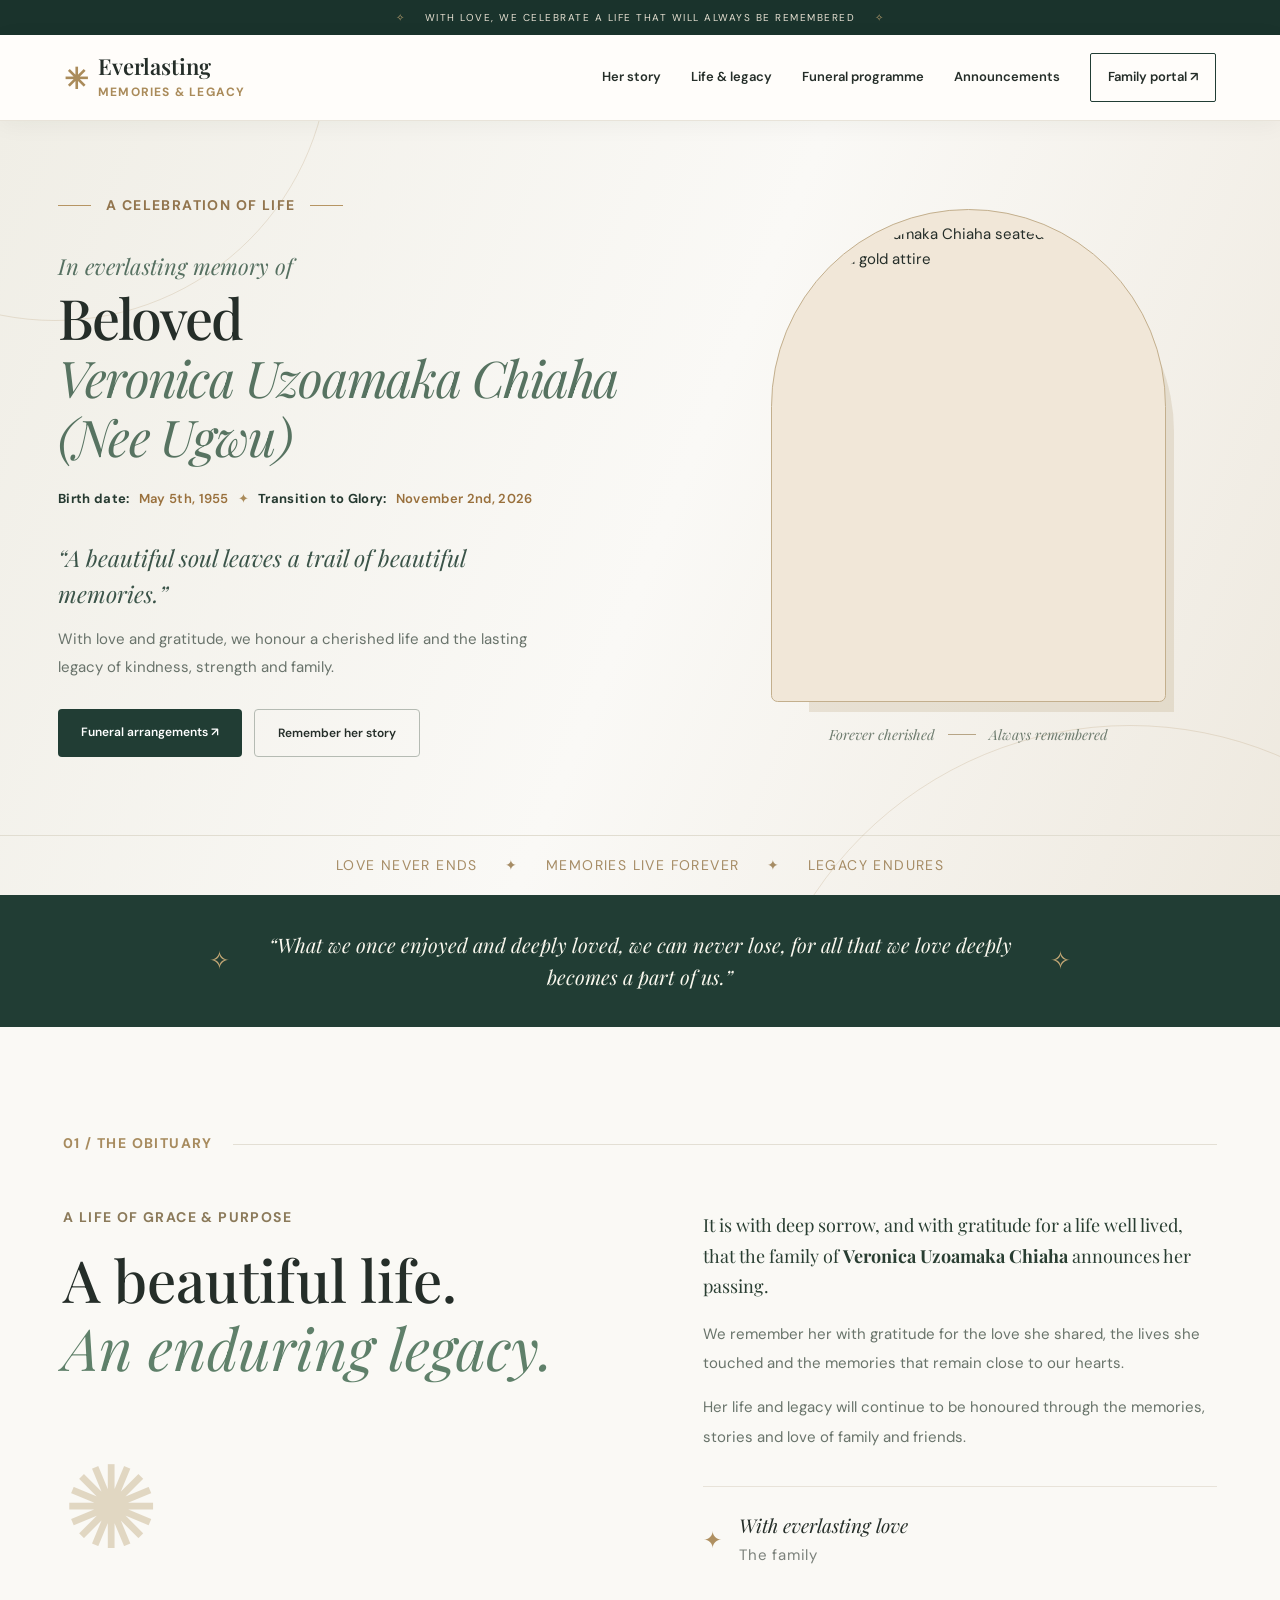
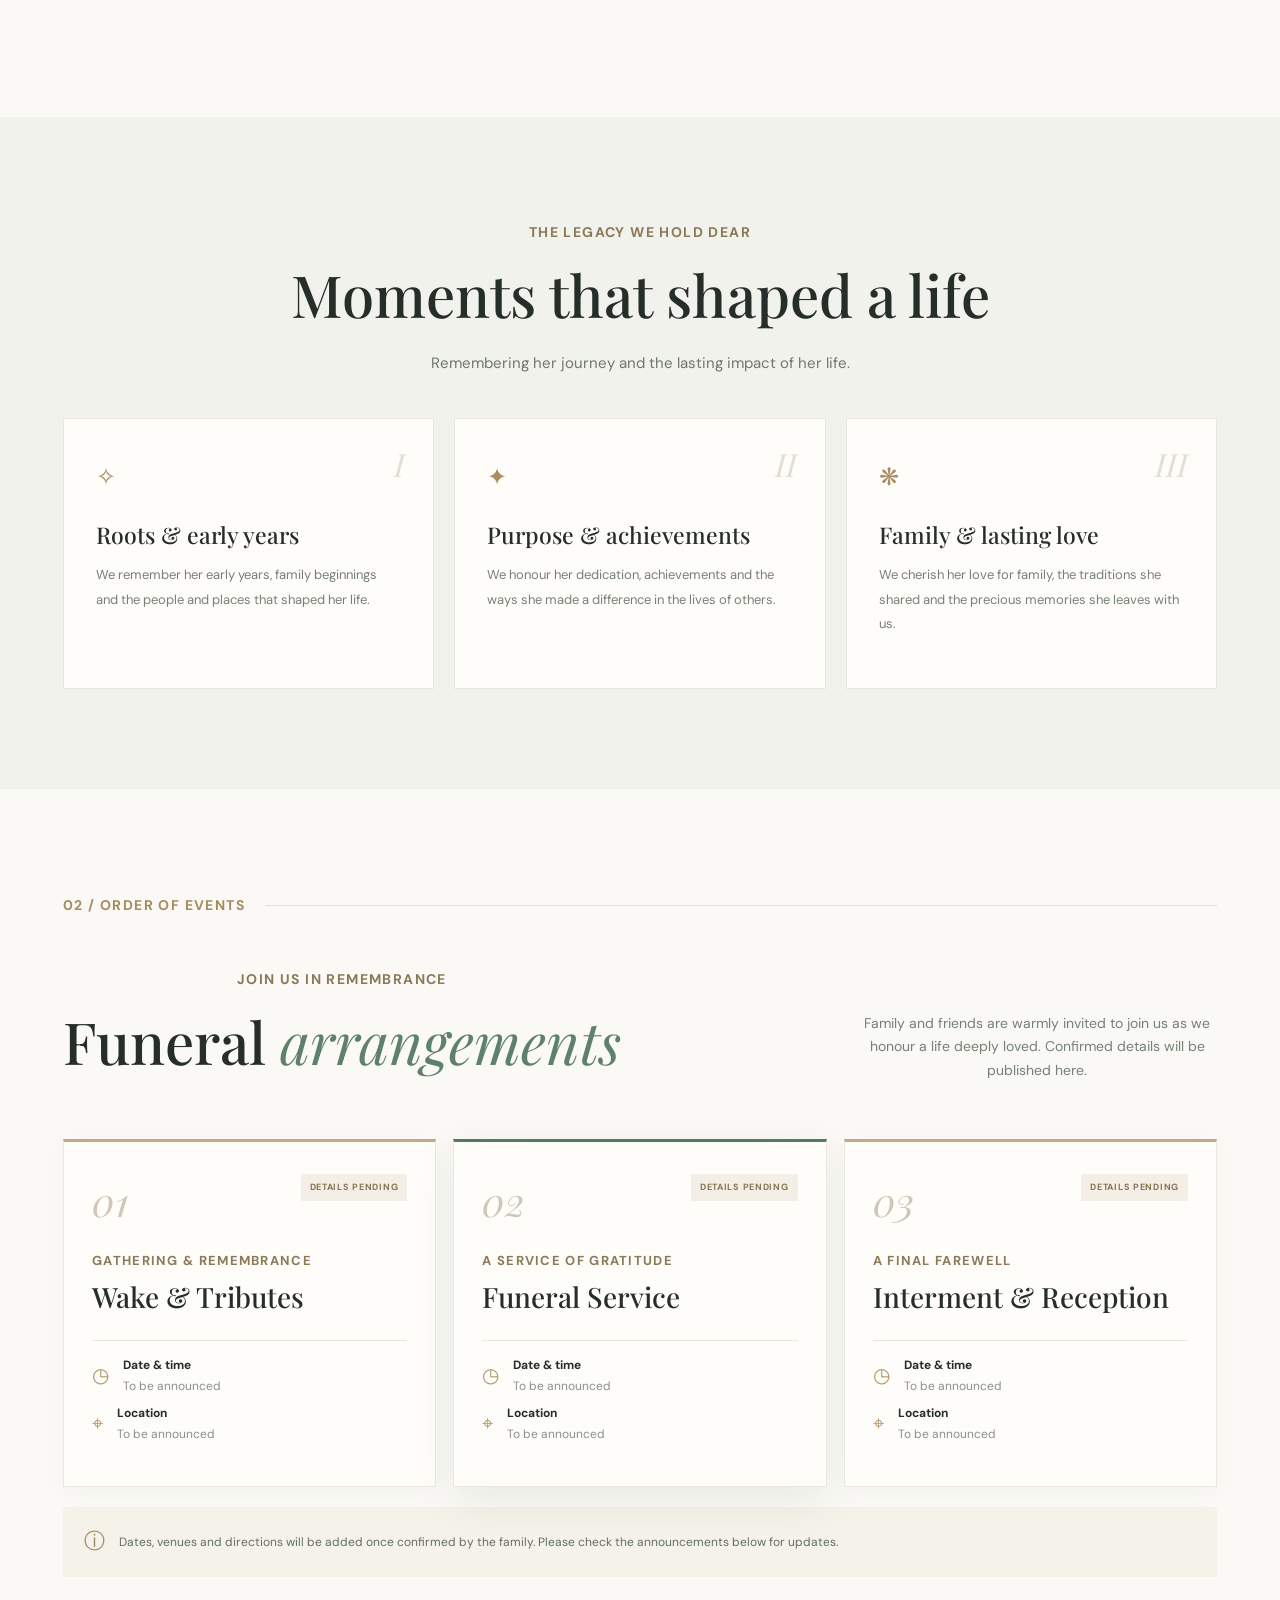
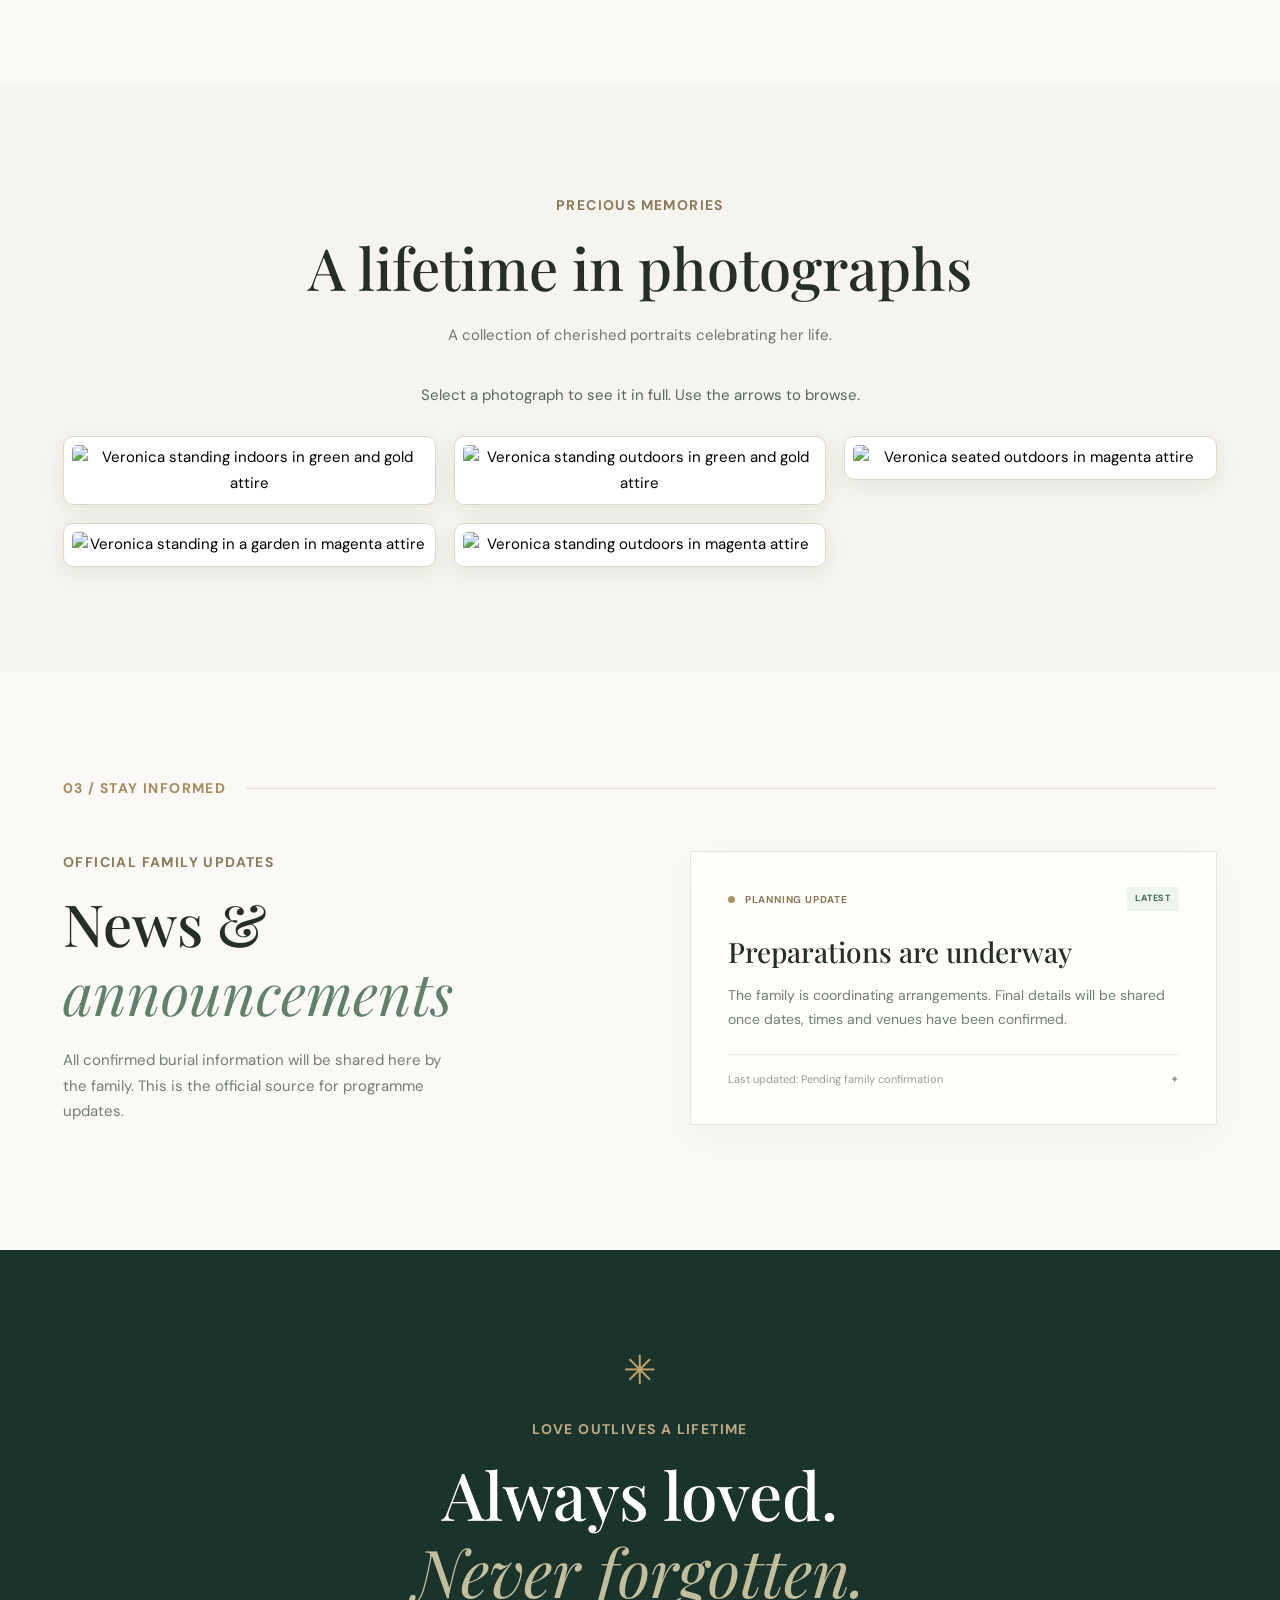
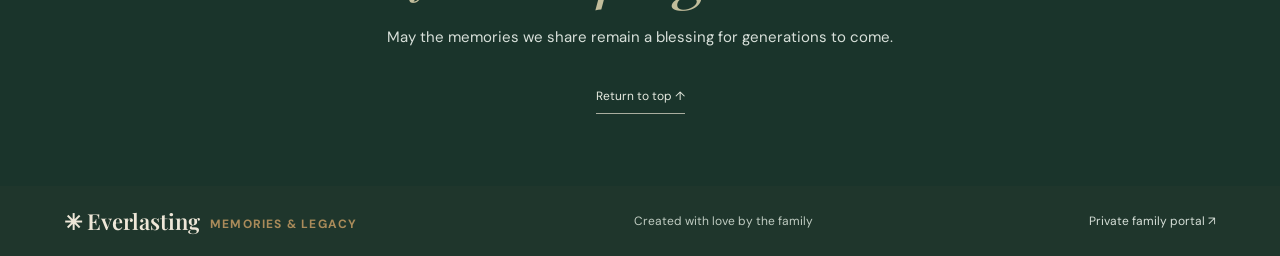
==== index.html @ 74bfb409 "Add files via upload Initial commit" ====
<!DOCTYPE html>
<html lang="en">
 <head>
  <meta charset="utf-8"/>
  <meta content="width=device-width,initial-scale=1" name="viewport"/>
  <meta content="#172e29" name="theme-color"/>
  <meta content="A place to honour a cherished life and find memorial and funeral arrangements." name="description"/>
  <title>
   In Loving Memory of Veronica Uzoamaka Chiaha
  </title>
  <link href="styles.css" rel="stylesheet"/>
  <script defer="" src="public.js">
  </script>
  <script defer="True" src="gallery.js">
  </script>
 </head>
 <body class="public-site">
  <a class="skip-link" href="#main">
   Skip to content
  </a>
  <div class="announcement-bar">
   <span class="tiny-flower">
    ✧
   </span>
   With love, we celebrate a life that will always be remembered
   <span class="tiny-flower">
    ✧
   </span>
  </div>
  <header class="site-header elevated">
   <a class="brand" href="index.html">
    <span class="brand-symbol">
     ✳
    </span>
    <span>
     Everlasting
     <small>
      MEMORIES &amp; LEGACY
     </small>
    </span>
   </a>
   <button aria-controls="publicNav" aria-expanded="false" aria-label="Open navigation" class="mobile-menu" id="menuToggle">
    ☰
   </button>
   <nav aria-label="Main navigation" id="publicNav">
    <a href="#story">
     Her story
    </a>
    <a href="#journey">
     Life &amp; legacy
    </a>
    <a href="#arrangements">
     Funeral programme
    </a>
    <a href="#announcements">
     Announcements
    </a>
    <a class="nav-action" href="family.html">
     Family portal
     <span aria-hidden="true">
      &nearrow;
     </span>
    </a>
   </nav>
  </header>
  <main id="main">
   <!-- MEMORIAL HERO: name, dates and primary photograph -->
   <section class="memorial-hero">
    <div aria-hidden="true" class="hero-ornament hero-ornament-one">
    </div>
    <div aria-hidden="true" class="hero-ornament hero-ornament-two">
    </div>
    <div class="memorial-hero-grid">
     <div class="hero-copy">
      <div class="hero-kicker">
       <span class="gold-line">
       </span>
       A CELEBRATION OF LIFE
       <span class="gold-line">
       </span>
      </div>
      <p class="hero-prefix">
       In everlasting memory of
      </p>
      <h1>
       Beloved
       <em>
        Veronica Uzoamaka Chiaha (Nee Ugwu)
       </em>
      </h1>
      <div class="hero-lifeline">
       <strong class="lifeline-label">
        Birth date:
       </strong>
       <time class="lifeline-date" datetime="1955-05-05">
        May 5th, 1955
       </time>    
       <span aria-hidden="true" class="star-separator">
        ✦
       </span>
       <strong class="lifeline-label">
        Transition to Glory:
       </strong>
       <time class="lifeline-date" datetime="2026-11-02">
        November 2nd, 2026
       </time>
      </div>
      <p class="hero-quote">
       &ldquo;A beautiful soul leaves a trail of beautiful memories.&rdquo;
      </p>
      <p class="hero-intro">
       With love and gratitude, we honour a cherished life and the lasting legacy of kindness, strength and family.
      </p>
      <div class="hero-actions">
       <a class="button solid" href="#arrangements">
        Funeral arrangements
        <span aria-hidden="true">
         &nearrow;
        </span>
       </a>
       <a class="button outline" href="#story">
        Remember her story
       </a>
      </div>
     </div>
     <div class="hero-visual">
      <div class="hero-photo-frame">
       <img alt="Veronica Uzoamaka Chiaha seated in emerald-green and gold attire" class="hero-photo" decoding="async" fetchpriority="high" height="1376" src="images/pic8.png" width="1101"/>
      </div>
      <div class="photo-caption">
       <span>
        Forever cherished
       </span>
       <span class="caption-rule">
       </span>
       <span>
        Always remembered
       </span>
      </div>
     </div>
    </div>
    <div class="hero-bottom">
     LOVE NEVER ENDS
     <span>
      ✦
     </span>
     MEMORIES LIVE FOREVER
     <span>
      ✦
     </span>
     LEGACY ENDURES
    </div>
   </section>
   <!-- Remembrance Strip -->
   <section class="remembrance-strip">
    <span class="decorative-mark">
     ✧
    </span>
    <p>
     &ldquo;What we once enjoyed and deeply loved, we can never lose, for all that we love deeply becomes a part of us.&rdquo;
    </p>
    <span class="decorative-mark">
     ✧
    </span>
   </section>
   <!-- Content Section Story Section -->
   <section class="content-section story-section" id="story">
    <div class="section-label">
     <span>
      01 / THE OBITUARY
     </span>
     <span class="thin-rule">
     </span>
    </div>
    <div class="story-grid">
     <div>
      <p class="overline">
       A LIFE OF GRACE &amp; PURPOSE
      </p>
      <h2>
       A beautiful life.
       <br/>
       <em>
        An enduring legacy.
       </em>
      </h2>
      <div aria-hidden="true" class="small-illustration">
       ✺
      </div>
     </div>
     <div class="story-body">
      <p class="lead">
       It is with deep sorrow, and with gratitude for a life well lived, that the family of
       <strong>
        Veronica Uzoamaka Chiaha
       </strong>
       announces her passing.
      </p>
      <p>
       We remember her with gratitude for the love she shared, the lives she touched and the memories that remain close to our hearts.
      </p>
      <p>
       Her life and legacy will continue to be honoured through the memories, stories and love of family and friends.
      </p>
      <div class="family-signature">
       <span class="signature-symbol">
        ✦
       </span>
       <div>
        <strong>
         With everlasting love
        </strong>
        <small>
         The family
        </small>
       </div>
      </div>
     </div>
    </div>
   </section>
   <!-- Journey Section -->
   <section class="journey-section" id="journey">
    <div class="content-section journey-inner">
     <div class="section-heading centered">
      <p class="overline">
       THE LEGACY WE HOLD DEAR
      </p>
      <h2>
       Moments that shaped a life
      </h2>
      <p>
       Remembering her journey and the lasting impact of her life.
      </p>
     </div>
     <div class="legacy-grid">
      <article class="legacy-card">
       <span class="legacy-number">
        I
       </span>
       <div class="legacy-icon">
        ✧
       </div>
       <h3>
        Roots &amp; early years
       </h3>
       <p>
        We remember her early years, family beginnings and the people and places that shaped her life.
       </p>
      </article>
      <article class="legacy-card">
       <span class="legacy-number">
        II
       </span>
       <div class="legacy-icon">
        ✦
       </div>
       <h3>
        Purpose &amp; achievements
       </h3>
       <p>
        We honour her dedication, achievements and the ways she made a difference in the lives of others.
       </p>
      </article>
      <article class="legacy-card">
       <span class="legacy-number">
        III
       </span>
       <div class="legacy-icon">
        ❋
       </div>
       <h3>
        Family &amp; lasting love
       </h3>
       <p>
        We cherish her love for family, the traditions she shared and the precious memories she leaves with us.
       </p>
      </article>
     </div>
    </div>
   </section>
   <!-- Content Section Programme Section -->
   <section class="content-section programme-section" id="arrangements">
    <div class="section-label">
     <span>
      02 / ORDER OF EVENTS
     </span>
     <span class="thin-rule">
     </span>
    </div>
    <div class="section-heading split-heading">
     <div>
      <p class="overline">
       JOIN US IN REMEMBRANCE
      </p>
      <h2>
       Funeral
       <em>
        arrangements
       </em>
      </h2>
     </div>
     <p>
      Family and friends are warmly invited to join us as we honour a life deeply loved. Confirmed details will be published here.
     </p>
    </div>
    <div class="event-grid advanced-events">
     <article class="event-card">
      <div class="event-top">
       <span class="event-number">
        01
       </span>
       <span class="event-pill">
        DETAILS PENDING
       </span>
      </div>
      <p class="event-kind">
       GATHERING &amp; REMEMBRANCE
      </p>
      <h3>
       Wake &amp; Tributes
      </h3>
      <div class="event-divider">
      </div>
      <div class="event-detail">
       <span>
        ◷
       </span>
       <p>
        <strong>
         Date &amp; time
        </strong>
        <small>
         To be announced
        </small>
       </p>
      </div>
      <div class="event-detail">
       <span>
        &target;
       </span>
       <p>
        <strong>
         Location
        </strong>
        <small>
         To be announced
        </small>
       </p>
      </div>
     </article>
     <article class="event-card emphasized">
      <div class="event-top">
       <span class="event-number">
        02
       </span>
       <span class="event-pill">
        DETAILS PENDING
       </span>
      </div>
      <p class="event-kind">
       A SERVICE OF GRATITUDE
      </p>
      <h3>
       Funeral Service
      </h3>
      <div class="event-divider">
      </div>
      <div class="event-detail">
       <span>
        ◷
       </span>
       <p>
        <strong>
         Date &amp; time
        </strong>
        <small>
         To be announced
        </small>
       </p>
      </div>
      <div class="event-detail">
       <span>
        &target;
       </span>
       <p>
        <strong>
         Location
        </strong>
        <small>
         To be announced
        </small>
       </p>
      </div>
     </article>
     <article class="event-card">
      <div class="event-top">
       <span class="event-number">
        03
       </span>
       <span class="event-pill">
        DETAILS PENDING
       </span>
      </div>
      <p class="event-kind">
       A FINAL FAREWELL
      </p>
      <h3>
       Interment &amp; Reception
      </h3>
      <div class="event-divider">
      </div>
      <div class="event-detail">
       <span>
        ◷
       </span>
       <p>
        <strong>
         Date &amp; time
        </strong>
        <small>
         To be announced
        </small>
       </p>
      </div>
      <div class="event-detail">
       <span>
        &target;
       </span>
       <p>
        <strong>
         Location
        </strong>
        <small>
         To be announced
        </small>
       </p>
      </div>
     </article>
    </div>
    <div class="programme-note">
     <span>
      ⓘ
     </span>
     <p>
      Dates, venues and directions will be added once confirmed by the family. Please check the announcements below for updates.
     </p>
    </div>
   </section>
   <!-- PHOTO GALLERY: images/pic3.png through images/pic7.png -->
   <section class="memory-gallery-section">
    <div class="content-section">
     <div class="section-heading centered">
      <p class="overline">
       PRECIOUS MEMORIES
      </p>
      <h2>
       A lifetime in photographs
      </h2>
      <p>
       A collection of cherished portraits celebrating her life.
      </p>
     </div>
     <p class="gallery-help">
      Select a photograph to see it in full. Use the arrows to browse.
     </p>
     <div aria-label="Memorial photo gallery" class="gallery-grid" id="memorialGallery">
     </div>
    </div>
   </section>
   <!-- Content Section Announcements Section -->
   <section class="content-section announcements-section" id="announcements">
    <div class="section-label">
     <span>
      03 / STAY INFORMED
     </span>
     <span class="thin-rule">
     </span>
    </div>
    <div class="announcement-layout">
     <div>
      <p class="overline">
       OFFICIAL FAMILY UPDATES
      </p>
      <h2>
       News &amp;
       <em>
        announcements
       </em>
      </h2>
      <p>
       All confirmed burial information will be shared here by the family. This is the official source for programme updates.
      </p>
     </div>
     <article class="announcement-card">
      <div class="announcement-card-top">
       <span class="notice-dot">
       </span>
       PLANNING UPDATE
       <span class="announcement-badge">
        LATEST
       </span>
      </div>
      <h3>
       Preparations are underway
      </h3>
      <p>
       The family is coordinating arrangements. Final details will be shared once dates, times and venues have been confirmed.
      </p>
      <div class="announcement-footer">
       Last updated: Pending family confirmation
       <span>
        ✦
       </span>
      </div>
     </article>
    </div>
   </section>
   <!-- Closing Advanced Closing -->
   <section class="closing advanced-closing">
    <div class="closing-flower">
     ✳
    </div>
    <p class="overline">
     LOVE OUTLIVES A LIFETIME
    </p>
    <h2>
     Always loved.
     <br/>
     <em>
      Never forgotten.
     </em>
    </h2>
    <p>
     May the memories we share remain a blessing for generations to come.
    </p>
    <a class="back-top" href="#main">
     Return to top &uarr;
    </a>
   </section>
  </main>
  <dialog aria-label="Enlarged memorial photograph" class="gallery-lightbox" id="galleryLightbox">
   <div class="lightbox-inner">
    <button aria-label="Close photograph" class="lightbox-close" id="lightboxClose" type="button">
     &times;
    </button>
    <button aria-label="Previous photograph" class="lightbox-arrow lightbox-prev" id="lightboxPrev" type="button">
     &lsaquo;
    </button>
    <figure class="lightbox-figure">
     <img alt="" id="lightboxImage"/>
     <figcaption id="lightboxCaption">
     </figcaption>
    </figure>
    <button aria-label="Next photograph" class="lightbox-arrow lightbox-next" id="lightboxNext" type="button">
     &rsaquo;
    </button>
   </div>
  </dialog>
  <footer class="public-footer">
   <span class="brand">
    ✳ Everlasting
    <small>
     MEMORIES &amp; LEGACY
    </small>
   </span>
   <span>
    Created with love by the family
   </span>
   <a href="family.html">
    Private family portal &nearrow;
   </a>
  </footer>
 </body>
</html>
---- styles.css ----
@import url('https://fonts.googleapis.com/css2?family=DM+Sans:wght@400;500;600;700&family=Playfair+Display:ital,wght@0,400;0,500;0,600;1,400;1,500&display=swap');

:root {
  --cream: #f7f5ef;
  --paper: #fffcf7;
  --ink: #252e29;
  --forest: #27463a;
  --gold: #b89861;
  --muted: #7b817b;
  --line: #e8e3d9;
  --white: #fff;
  --red: #a44747;
}

* {
  box-sizing: border-box;
}

html {
  scroll-behavior: smooth;
}

body {
  margin: 0;
  background: var(--cream);
  font: 15px/1.7 'DM Sans',sans-serif;
  color: var(--ink);
}

a {
  color: inherit;
  text-decoration: none;
}

button,input,select,textarea {
  font: inherit;
}

button {
  cursor: pointer;
}

.site-header {
  height: 78px;
  display: flex;
  align-items: center;
  justify-content: space-between;
  padding: 0 max(5vw,22px);
  border-bottom: 1px solid var(--line);
  background: var(--paper);
}

.brand {
  font-family: 'Playfair Display',serif;
  font-size: 20px;
  font-weight: 600;
}

.brand-mark {
  color: var(--gold);
  margin-right: 8px;
}

.site-header nav {
  display: flex;
  align-items: center;
  gap: 30px;
  font-size: 13px;
  font-weight: 600;
}

.nav-action {
  border: 1px solid var(--forest);
  padding: 10px 17px;
  border-radius: 4px;
}

.hero {
  text-align: center;
  padding: 62px 20px 90px;
  background: radial-gradient(ellipse at center top,#fffdfa 0,#f7f5ef 68%);
}

.eyebrow,.overline,.event-kind {
  font-size: 14px;
  letter-spacing: .10em;
  font-weight: 700;
  color: #8b7a5a;
}

.portrait {
  width: 220px;
  height: 260px;
  border-radius: 120px 120px 12px 12px;
  border: 1px solid #cfc4ae;
  padding: 8px;
  margin: 32px auto 27px;
}

.portrait-inner {
  border-radius: 116px 116px 8px 8px;
  background: linear-gradient(140deg,#e6e0d2,#c7d0c7);
  width: 100%;
  height: 100%;
  display: flex;
  flex-direction: column;
  align-items: center;
  justify-content: center;
  color: #667568;
  gap: 8px;
}

.portrait-inner span {
  font-size: 13px;
  letter-spacing: .2em;
}

.portrait-inner small {
  font-size: 10px;
}

.hero h1 {
  font: 500 clamp(47px,7vw,84px)/1.1 'Playfair Display',serif;
  margin: 12px 0;
}

.hero h1 em {
  font-weight: 400;
  color: var(--forest);
}

.dates {
  letter-spacing: .1em;
  font-size: 13px;
}

.dates span {
  color: var(--gold);
  margin: 0 14px;
}

.hero-message {
  font: italic 19px/1.8 'Playfair Display',serif;
  max-width: 570px;
  margin: 24px auto 30px;
  color: #656f68;
}

.hero-actions {
  display: flex;
  justify-content: center;
  gap: 12px;
  flex-wrap: wrap;
}

.button {
  display: inline-block;
  padding: 12px 24px;
  border-radius: 4px;
  font-weight: 600;
  font-size: 12px;
}

.solid {
  background: var(--forest);
  color: white;
}

.outline {
  border: 1px solid #b5bbb3;
}

.content-section {
  max-width: 1160px;
  margin: auto;
  padding: 95px 28px;
}

.content-section h2,.closing h2 {
  font: 500 clamp(34px,4.5vw,54px)/1.18 'Playfair Display',serif;
  margin: 10px 0 22px;
}

.tribute {
  display: grid;
  grid-template-columns: 1fr 1fr;
  gap: 11%;
  align-items: center;
}

.tribute p {
  max-width: 500px;
}

.muted {
  color: var(--muted);
  font-size: 12px;
}

.arrangements {
  max-width: none;
  background: #edf0ea;
}

.arrangements>.section-heading,.event-grid {
  max-width: 1104px;
  margin: auto;
}

.section-heading {
  text-align: center;
  margin-bottom: 42px !important;
}

.event-grid {
  display: grid;
  grid-template-columns: repeat(3,1fr);
  gap: 17px;
}

.event-card {
  background: var(--paper);
  padding: 32px;
  border-top: 3px solid var(--gold);
  box-shadow: 0 6px 25px #223a2a08;
}

.event-number {
  font: italic 31px 'Playfair Display',serif;
  color: #b0b9ae;
}

.event-card h3,.notice-card h3 {
  font: 500 26px 'Playfair Display',serif;
}

.event-card p {
  font-size: 13px;
}

.notice {
  display: grid;
  grid-template-columns: 1fr 1fr;
  gap: 10%;
}

.notice-card {
  background: #fff;
  padding: 32px;
  border: 1px solid var(--line);
}

.tag {
  display: inline-block;
  padding: 5px 10px;
  font-size: 10px;
  letter-spacing: .1em;
  background: #edf0ea;
  color: var(--forest);
  font-weight: 700;
}

.closing {
  text-align: center;
  background: var(--forest);
  color: #fff;
  padding: 78px 20px;
}

.closing-icon {
  color: #c8a66c;
  font-size: 28px;
}

.closing h2 {
  margin-bottom: 12px;
}

.closing p {
  color: #d8e0da;
}

footer {
  background: #1f362c;
  color: #d6dfd8;
  display: flex;
  justify-content: space-between;
  gap: 15px;
  flex-wrap: wrap;
  padding: 23px 5vw;
  font-size: 12px;
}

/* family portal */
.portal-bg {
  background: #f4f5f1;
}

.portal-header {
  height: 68px;
  background: white;
  padding: 0 5%;
  display: flex;
  justify-content: space-between;
  align-items: center;
  border-bottom: 1px solid var(--line);
}

.portal-shell {
  max-width: 1200px;
  padding: 35px 20px 80px;
  margin: auto;
}

.portal-login {
  max-width: 425px;
  margin: 60px auto;
  padding: 40px;
  background: white;
  border: 1px solid var(--line);
  border-radius: 12px;
}

.portal-login h1,.dashboard-head h1 {
  font: 500 35px 'Playfair Display',serif;
  margin: 5px 0;
}

.field {
  display: flex;
  flex-direction: column;
  gap: 6px;
  margin: 12px 0;
  font-size: 12px;
  font-weight: 600;
}

.field input,.field select,.field textarea {
  border: 1px solid #d6dcd5;
  background: white;
  border-radius: 6px;
  padding: 11px;
  width: 100%;
  color: var(--ink);
}

.field textarea {
  min-height: 76px;
}

.primary-btn,.secondary-btn,.danger-btn {
  border: none;
  background: var(--forest);
  color: white;
  border-radius: 6px;
  padding: 11px 18px;
  font-weight: 700;
  font-size: 13px;
}

.secondary-btn {
  background: white;
  color: var(--forest);
  border: 1px solid #bac5be;
}

.danger-btn {
  background: #9d4242;
}

.wide {
  width: 100%;
}

.error {
  color: var(--red);
  font-size: 12px;
}

.success {
  color: #246445;
  font-size: 12px;
}

.dashboard-head {
  display: flex;
  justify-content: space-between;
  gap: 20px;
  align-items: center;
  margin-bottom: 28px;
}

.stats {
  display: grid;
  grid-template-columns: repeat(4,1fr);
  gap: 15px;
}

.stat-card {
  background: #fff;
  border: 1px solid var(--line);
  border-radius: 9px;
  padding: 20px;
}

.stat-label {
  font-size: 12px;
  color: var(--muted);
}

.stat-number {
  font: 500 32px 'Playfair Display',serif;
  margin: 4px 0;
}

.progress {
  height: 8px;
  border-radius: 8px;
  background: #e3e8e1;
  overflow: hidden;
  margin-top: 15px;
}

.progress-bar {
  height: 100%;
  background: #447c5f;
}

.panel {
  border: 1px solid var(--line);
  background: white;
  border-radius: 10px;
  padding: 24px;
  margin-top: 20px;
}

.panel-head {
  display: flex;
  justify-content: space-between;
  align-items: center;
  gap: 12px;
  flex-wrap: wrap;
}

.panel-head h2 {
  font: 500 23px 'Playfair Display',serif;
  margin: 0;
}

.filters {
  display: flex;
  gap: 9px;
  flex-wrap: wrap;
  margin: 20px 0;
}

.filters select {
  border: 1px solid var(--line);
  background: white;
  padding: 8px;
  border-radius: 5px;
}

.table-wrap {
  overflow-x: auto;
}

table {
  border-collapse: collapse;
  width: 100%;
  font-size: 13px;
  min-width: 760px;
}

th {
  text-align: left;
  font-size: 11px;
  letter-spacing: .08em;
  color: var(--muted);
  padding: 13px 10px;
  border-bottom: 1px solid var(--line);
}

td {
  padding: 13px 10px;
  border-bottom: 1px solid #eef0eb;
  vertical-align: top;
}

.status {
  display: inline-block;
  border-radius: 20px;
  padding: 3px 9px;
  font-size: 11px;
  font-weight: 700;
  background: #f0eee4;
  color: #7d6436;
}

.status.completed {
  background: #e2f2e9;
  color: #256544;
}

.status.in-progress {
  background: #e7eff8;
  color: #345d91;
}

.status.blocked {
  background: #fde7e6;
  color: #a34141;
}

.modal {
  border: none;
  border-radius: 12px;
  max-width: 580px;
  width: calc(100% - 24px);
  padding: 30px;
  box-shadow: 0 15px 70px #0003;
}

.modal::backdrop {
  background: #132019ad;
}

.form-grid {
  display: grid;
  grid-template-columns: 1fr 1fr;
  gap: 0 12px;
}

.form-actions {
  display: flex;
  justify-content: flex-end;
  gap: 10px;
  margin-top: 20px;
}

.small {
  font-size: 12px;
}

.text-button {
  border: none;
  background: transparent;
  color: var(--forest);
  text-decoration: underline;
  padding: 4px;
}

.sr-only {
  position: absolute;
  width: 1px;
  height: 1px;
  overflow: hidden;
  clip: rect(0,0,0,0);
}

[hidden] {
  display: none !important;
}

@media (max-width:760px) {
  .site-header {
    height: auto;
    min-height: 68px;
    gap: 10px;
    flex-wrap: wrap;
    padding: 16px 20px;
  }

  .site-header nav {
    gap: 13px;
    flex-wrap: wrap;
    font-size: 11px;
  }

  .tribute,.notice {
    grid-template-columns: 1fr;
    gap: 10px;
  }

  .event-grid {
    grid-template-columns: 1fr;
  }

  .content-section {
    padding: 64px 20px;
  }

  .stats {
    grid-template-columns: repeat(2,1fr);
  }

  .dashboard-head {
    align-items: flex-start;
    flex-direction: column;
  }

  .form-grid {
    grid-template-columns: 1fr;
  }

  .portal-login {
    margin: 20px auto;
    padding: 25px;
  }

}

/* Edition 2: editorial memorial aesthetic */
:root {
  --forest: #213d34;
  --deep: #172e29;
  --gold: #aa8b5a;
  --cream: #f7f5ef;
  --paper: #fefdf9;
}

.public-site {
  background: #faf9f5;
}

.announcement-bar {
  background: #1a332c;
  color: #e6e0d2;
  text-align: center;
  font-size: 10px;
  letter-spacing: .15em;
  text-transform: uppercase;
  padding: 9px 14px;
}

.tiny-flower {
  color: #c6a875;
  margin: 0 15px;
}

.site-header.elevated {
  height: 86px;
  background: #fffdfa;
  position: sticky;
  top: 0;
  z-index: 20;
  box-shadow: 0 4px 22px #15281b0c;
}

.brand {
  display: inline-flex;
  align-items: center;
  gap: 10px;
  font-size: 22px;
  line-height: 1.1;
}

.brand small {
  font: 700 12px/1.4 'DM Sans',sans-serif;
  letter-spacing: .10em;
  display: block;
  margin-top: 6px;
  color: var(--gold);
}

.brand-symbol {
  font-size: 29px;
  color: var(--gold);
}

.site-header nav a:not(.nav-action) {
  transition: color .2s;
}

.site-header nav a:hover {
  color: #a18453;
}

.nav-action {
  border-radius: 2px;
  padding: 12px 17px;
}

.mobile-menu {
  display: none;
  border: 1px solid var(--line);
  background: transparent;
  padding: 7px 11px;
}

.skip-link {
  position: absolute;
  left: -9999px;
  z-index: 200;
  background: white;
  padding: 10px;
}

.skip-link:focus {
  left: 10px;
  top: 10px;
}

.memorial-hero {
  background: linear-gradient(112deg,#f0eee6 0%,#faf9f6 52%,#eee9df 100%);
  position: relative;
  overflow: hidden;
}

.memorial-hero-grid {
  max-width: 1240px;
  margin: auto;
  min-height: 610px;
  display: grid;
  grid-template-columns: 1fr .9fr;
  gap: 8%;
  align-items: center;
  padding: 75px 38px 78px;
  position: relative;
  z-index: 1;
}

.hero-ornament {
  position: absolute;
  border: 1px solid #b69d7440;
  border-radius: 50%;
  pointer-events: none;
}

.hero-ornament-one {
  width: 550px;
  height: 550px;
  top: -350px;
  left: -220px;
}

.hero-ornament-two {
  width: 760px;
  height: 760px;
  bottom: -590px;
  right: -230px;
}

.hero-kicker {
  font: 700 14px 'DM Sans',sans-serif;
  letter-spacing: .10em;
  color: #92754e;
  display: flex;
  align-items: center;
  gap: 15px;
}

.gold-line {
  width: 33px;
  height: 1px;
  background: #b69563;
}

.hero-prefix {
  font: italic 22px 'Playfair Display',serif;
  color: #567061;
  margin: 37px 0 5px;
}

.hero-copy h1 {
  font: 500 clamp(57px,6.1vw,100px)/1.04 'Playfair Display',serif;
  letter-spacing: -.04em;
  margin: 0 0 23px;
}

.hero-copy h1 em {
  display: block;
  font-weight: 400;
  color: #577361;
  letter-spacing: -.035em;
}

.hero-lifeline {
  display: flex;
  align-items: center;
  gap: 17px;
  letter-spacing: .08em;
  font-size: 13px;
  color: #58665c;
}

.star-separator {
  color: var(--gold);
}

.hero-quote {
  font: italic 23px/1.55 'Playfair Display',serif;
  color: #3b5449;
  max-width: 470px;
  margin: 30px 0 14px;
}

.hero-intro {
  color: #69736b;
  line-height: 1.85;
  max-width: 485px;
}

.hero-actions {
  justify-content: flex-start;
  margin-top: 27px;
}

.hero-actions .button {
  padding: 13px 23px;
  font-size: 12px;
}

.hero-visual {
  display: flex;
  flex-direction: column;
  align-items: center;
  justify-content: center;
}

.hero-photo-frame {
  width: min(100%,395px);
  aspect-ratio: 4/5;
  border-radius: 210px 210px 7px 7px;
  padding: 12px;
  border: 1px solid #c3af8d;
  box-shadow: 23px 25px 0 -15px #a78c5d30;
}

.hero-photo-placeholder {
  height: 100%;
  width: 100%;
  border-radius: 200px 200px 3px 3px;
  background: radial-gradient(ellipse at 45% 24%,#dedad0 0,#c7d0c4 60%,#a2b5a7 100%);
  display: flex;
  flex-direction: column;
  align-items: center;
  justify-content: center;
  gap: 10px;
  color: #4d6657;
  font-size: 10px;
  letter-spacing: .17em;
  text-align: center;
  padding: 24px;
}

.hero-photo-placeholder small {
  font-size: 10px;
  letter-spacing: 0;
  max-width: 195px;
  line-height: 1.6;
}

.photo-flower {
  font-size: 55px;
  color: #e5e7db;
  line-height: 1;
  margin-bottom: 8px;
}

.photo-caption {
  display: flex;
  align-items: center;
  gap: 13px;
  font: italic 14px 'Playfair Display',serif;
  color: #6d7b6e;
  margin-top: 23px;
}

.caption-rule {
  width: 28px;
  height: 1px;
  background: #b7a586;
}

.hero-bottom {
  text-align: center;
  border-top: 1px solid #e1ddd1;
  padding: 17px;
  color: #a68c65;
  letter-spacing: .10em;
  font-size: 14px;
  line-height: 1.8;
}

.hero-bottom span {
  margin: 0 22px;
}

.remembrance-strip {
  text-align: center;
  display: flex;
  justify-content: center;
  align-items: center;
  gap: 35px;
  background: #213d34;
  color: #f9f7ed;
  padding: 34px 25px;
}

.remembrance-strip p {
  max-width: 750px;
  font: italic 20px/1.6 'Playfair Display',serif;
  margin: 0;
}

.decorative-mark {
  color: #c6a976;
  font-size: 25px;
}

.content-section {
  max-width: 1210px;
}

.section-label {
  display: flex;
  align-items: center;
  gap: 20px;
  color: #a78b5e;
  font-size: 14px;
  font-weight: 700;
  letter-spacing: .10em;
  margin-bottom: 36px;
}

.thin-rule {
  height: 1px;
  background: #e3dfd4;
  flex: 1;
}

.story-section {
  padding-top: 105px;
  padding-bottom: 110px;
}

.story-grid {
  display: grid;
  grid-template-columns: 1fr 1fr;
  gap: 11%;
}

.story-grid h2,.section-heading h2,.announcement-layout h2 {
  font: 500 clamp(38px,4.7vw,58px)/1.18 'Playfair Display',serif;
  margin: 15px 0 22px;
}

.story-grid h2 em,.section-heading h2 em,.announcement-layout h2 em {
  font-weight: 400;
  color: #5f806a;
}

.story-body p {
  font-size: 15px;
  line-height: 1.95;
  color: #69746b;
}

.story-body .lead {
  font-size: 18px;
  color: #293e32;
  font-family: 'Playfair Display',serif;
  line-height: 1.7;
}

.small-illustration {
  font-size: 115px;
  color: #d4c5a8;
  margin-top: 30px;
  opacity: .65;
}

.family-signature {
  display: flex;
  align-items: center;
  gap: 17px;
  margin-top: 34px;
  border-top: 1px solid var(--line);
  padding-top: 25px;
}

.signature-symbol {
  color: #af9061;
  font-size: 23px;
}

.family-signature strong {
  display: block;
  font: italic 19px 'Playfair Display',serif;
}

.family-signature small {
  display: block;
  font-size: 15px;
  letter-spacing: .05em;
  color: var(--muted);
  margin-top: 5px;
}

.journey-section {
  background: #f1f2ec;
}

.journey-inner {
  padding-top: 90px;
  padding-bottom: 100px;
}

.section-heading.centered {
  text-align: center;
  max-width: 740px;
  margin: 0 auto 44px;
}

.section-heading.centered>p:last-child {
  color: #6d776f;
  margin-top: 3px;
}

.legacy-grid {
  display: grid;
  grid-template-columns: repeat(3,1fr);
  gap: 20px;
}

.legacy-card {
  position: relative;
  background: #fffdfa;
  border: 1px solid #e8e8dd;
  padding: 38px 32px;
  min-height: 245px;
}

.legacy-number {
  font: italic 32px 'Playfair Display',serif;
  color: #e2ded2;
  position: absolute;
  right: 28px;
  top: 23px;
}

.legacy-icon {
  color: #a98c60;
  font-size: 24px;
}

.legacy-card h3 {
  font: 500 23px 'Playfair Display',serif;
  margin: 21px 0 9px;
}

.legacy-card p {
  color: #778176;
  font-size: 13px;
  line-height: 1.9;
}

.programme-section {
  padding-top: 105px;
  padding-bottom: 108px;
}

.split-heading {
  display: flex;
  justify-content: space-between;
  align-items: end;
  gap: 45px;
  margin-bottom: 38px;
}

.split-heading>p {
  max-width: 360px;
  color: #758077;
  font-size: 14px;
}

.advanced-events {
  max-width: none;
}

.advanced-events .event-card {
  border: 1px solid #ebe7dd;
  border-top: 3px solid #c1ab81;
  padding: 32px 28px;
  min-height: 340px;
}

.advanced-events .event-card.emphasized {
  border-top-color: #557963;
  box-shadow: 0 13px 40px #1b3a2914;
}

.event-top {
  display: flex;
  justify-content: space-between;
  align-items: flex-start;
}

.event-number {
  color: #d0c8b7;
  font-size: 40px;
}

.event-pill {
  font-size: 9px;
  padding: 6px 9px;
  color: #857453;
  background: #f3efe6;
  letter-spacing: .08em;
  font-weight: 700;
}

.advanced-events .event-kind {
  margin: 23px 0 6px;
}

.advanced-events .event-card h3 {
  margin: 0;
  font-size: 28px;
}

.event-divider {
  height: 1px;
  background: #eae7dc;
  margin: 25px 0 17px;
}

.event-detail {
  display: flex;
  gap: 14px;
  align-items: start;
  margin: 12px 0;
}

.event-detail>span {
  font-size: 20px;
  color: #b39769;
}

.event-detail p {
  margin: 0;
  line-height: 1.3;
}

.event-detail strong {
  display: block;
  font-size: 12px;
}

.event-detail small {
  display: block;
  font-size: 12px;
  margin-top: 5px;
  color: #8b918a;
}

.programme-note {
  display: flex;
  gap: 14px;
  align-items: center;
  background: #f4f2e9;
  color: #626f62;
  padding: 17px 21px;
  margin-top: 20px;
}

.programme-note span {
  font-size: 21px;
  color: #9f845c;
}

.programme-note p {
  font-size: 12px;
  margin: 0;
}

.memory-gallery-section {
  background: #f5f4ee;
}

.memory-gallery-section .content-section {
  padding-top: 95px;
  padding-bottom: 105px;
}

.gallery-grid {
  display: grid;
  grid-template-columns: 1.2fr 1fr 1fr;
  grid-template-rows: 190px 190px;
  gap: 14px;
}

.gallery-tile {
  background: linear-gradient(145deg,#d4dbce,#b1beb2);
  display: flex;
  flex-direction: column;
  align-items: center;
  justify-content: center;
  color: #5d7867;
  gap: 8px;
  border: 5px solid #fff;
}

.gallery-tile:nth-child(3) {
  background: linear-gradient(145deg,#e3dccc,#c3bba9);
}

.gallery-tile:nth-child(4) {
  background: linear-gradient(145deg,#b6c4b5,#e5e7dc);
}

.gallery-tile:nth-child(5) {
  background: linear-gradient(145deg,#d6d4c9,#bdc9bd);
}

.gallery-tile span {
  font-size: 40px;
  color: #f0efe6;
}

.gallery-tile small {
  font-size: 10px;
  letter-spacing: .12em;
  text-transform: uppercase;
}

.tile-tall {
  grid-row: span 2;
}

.announcements-section {
  padding-top: 105px;
  padding-bottom: 110px;
}

.announcement-layout {
  display: grid;
  grid-template-columns: 1fr 1.08fr;
  gap: 12%;
  align-items: center;
}

.announcement-layout>div>p:last-child {
  color: #737e74;
  max-width: 400px;
}

.announcement-card {
  border: 1px solid #e7e4da;
  background: #fffefa;
  padding: 35px 37px;
  box-shadow: 0 12px 37px #243b2b09;
}

.announcement-card-top {
  display: flex;
  align-items: center;
  gap: 10px;
  color: #8a7654;
  font-size: 10px;
  font-weight: 700;
  letter-spacing: .08em;
}

.notice-dot {
  height: 7px;
  width: 7px;
  border-radius: 50%;
  background: #ad9466;
}

.announcement-badge {
  margin-left: auto;
  color: #41664e;
  background: #eef4ee;
  font-size: 9px;
  padding: 4px 8px;
}

.announcement-card h3 {
  font: 500 28px 'Playfair Display',serif;
  margin: 22px 0 8px;
}

.announcement-card p {
  font-size: 14px;
  color: #717e73;
}

.announcement-footer {
  display: flex;
  justify-content: space-between;
  border-top: 1px solid #ebe9e0;
  margin-top: 23px;
  padding-top: 15px;
  color: #979d92;
  font-size: 11px;
}

.advanced-closing {
  background: #1a342b;
  padding: 86px 20px 72px;
}

.closing-flower {
  color: #c4a36b;
  font-size: 40px;
}

.advanced-closing .overline {
  color: #bfaa84;
}

.advanced-closing h2 {
  font-size: clamp(40px,5.5vw,66px);
  line-height: 1.17;
}

.advanced-closing h2 em {
  color: #c2bd9b;
  font-weight: 400;
}

.back-top {
  display: inline-block;
  border-bottom: 1px solid #a9ad9f;
  color: #e5e9df;
  font-size: 12px;
  padding-bottom: 7px;
  margin-top: 20px;
}

.public-footer {
  display: flex;
  align-items: center;
  justify-content: space-between;
  gap: 25px;
}

.public-footer .brand {
  color: #eee7d8;
}

.public-footer .brand small {
  font-size: 12px;
}

.public-footer>span:nth-child(2) {
  max-width: 380px;
  line-height: 1.5;
  color: #c0ccc2;
}

@media (max-width:900px) {
  .memorial-hero-grid {
    gap: 25px;
    padding: 55px 28px;
  }

  .hero-copy h1 {
    font-size: 60px;
  }

  .photo-caption {
    font-size: 12px;
  }

  .site-header nav {
    gap: 15px;
  }

  .advanced-events .event-card {
    padding: 25px 19px;
  }

  .gallery-grid {
    grid-template-rows: 150px 150px;
  }

}

@media (max-width:680px) {
  .announcement-bar {
    font-size: 8px;
  }

  .site-header.elevated {
    height: auto;
    min-height: 66px;
    flex-wrap: nowrap;
    padding: 15px 20px;
  }

  .mobile-menu {
    display: block;
  }

  .site-header nav {
    display: none;
    position: absolute;
    left: 0;
    right: 0;
    top: 100%;
    background: #fffdfa;
    padding: 15px 22px 25px;
    box-shadow: 0 14px 22px #10241b17;
    flex-direction: column;
    align-items: stretch;
    gap: 18px;
  }

  .site-header nav.open {
    display: flex;
  }

  .memorial-hero-grid {
    grid-template-columns: 1fr;
    padding: 50px 22px 50px;
  }

  .hero-copy {
    text-align: center;
  }

  .hero-kicker,.hero-actions,.hero-lifeline {
    justify-content: center;
  }

  .hero-prefix {
    margin-top: 25px;
  }

  .hero-copy h1 {
    font-size: clamp(51px,14vw,76px);
  }

  .hero-intro {
    margin: auto;
  }

  .hero-quote {
    margin-left: auto;
    margin-right: auto;
  }

  .hero-visual {
    margin-top: 15px;
  }

  .hero-photo-frame {
    max-width: 300px;
  }

  .hero-bottom {
    font-size: 13px;
    letter-spacing: .05em;
    line-height: 2;
  }

  .hero-bottom span {
    margin: 0 5px;
  }

  .remembrance-strip {
    gap: 10px;
  }

  .remembrance-strip p {
    font-size: 15px;
  }

  .story-grid,.announcement-layout {
    grid-template-columns: 1fr;
    gap: 18px;
  }

  .story-section,.programme-section,.announcements-section {
    padding-top: 65px;
    padding-bottom: 70px;
  }

  .small-illustration {
    display: none;
  }

  .journey-inner {
    padding-top: 60px;
    padding-bottom: 65px;
  }

  .legacy-grid {
    grid-template-columns: 1fr;
  }

  .split-heading {
    display: block;
  }

  .advanced-events {
    grid-template-columns: 1fr;
  }

  .gallery-grid {
    grid-template-columns: 1fr 1fr;
    grid-template-rows: 160px 160px 160px;
  }

  .tile-tall {
    grid-row: span 2;
  }

  .public-footer {
    flex-direction: column;
    align-items: flex-start;
  }

  .story-grid h2,.section-heading h2,.announcement-layout h2 {
    font-size: 39px;
  }

}

@media (prefers-reduced-motion:reduce) {
  html {
    scroll-behavior: auto;
  }

}

/* Edition 2: authenticated workspace */
.portal-v2 {
  background: #f4f5f0;
}

.portal-v2 .portal-header {
  position: sticky;
  top: 0;
  z-index: 10;
  box-shadow: 0 2px 12px #1d302514;
  min-height: 78px;
  height: auto;
  padding: 14px max(4vw,20px);
}

.portal-v2 .portal-header .brand {
  font-size: 21px;
}

.portal-v2 .portal-header .brand small {
  font: 700 12px 'DM Sans',sans-serif;
  letter-spacing: .10em;
  display: block;
  color: #a58a59;
  margin-top: 5px;
}

.portal-return {
  color: #65766a;
  font-weight: 700;
}

.portal-v2 .portal-shell {
  max-width: 1320px;
  padding: 45px 24px 90px;
}

.portal-v2 .portal-login {
  text-align: left;
  max-width: 475px;
  margin: 45px auto;
  border-radius: 14px;
  padding: 47px;
  box-shadow: 0 20px 65px #213d3414;
}

.login-emblem {
  font-size: 36px;
  color: #b19466;
  text-align: center;
  margin-bottom: 10px;
}

.portal-v2 .portal-login .overline {
  text-align: center;
}

.portal-v2 .portal-login h1 {
  font-size: 43px;
  text-align: center;
  line-height: 1.12;
  margin: 15px 0 17px;
}

.portal-v2 .portal-login h1 em,.dashboard-head h1 em {
  font-weight: 400;
  color: #5d816b;
}

.portal-v2 .portal-login>.muted {
  text-align: center;
  line-height: 1.8;
  font-size: 13px;
}

.portal-v2 .portal-login form {
  margin: 25px 0 18px;
}

.portal-v2 .portal-login form .field {
  font-size: 12px;
  margin: 16px 0;
}

.portal-v2 .portal-login form input {
  padding: 13px;
}

.portal-v2 .portal-login>p:last-child {
  font-size: 11px;
  text-align: center;
}

.portal-eyebrow {
  display: flex;
  justify-content: space-between;
  gap: 15px;
  align-items: center;
  margin-bottom: 15px;
  font-size: 10px;
  letter-spacing: .13em;
  color: #7b897e;
}

.private-indicator {
  font-size: 10px;
  font-weight: 800;
  color: #47775c;
  background: #e2eee5;
  padding: 7px 12px;
  border-radius: 15px;
  letter-spacing: .06em;
}

.portal-v2 .dashboard-head {
  margin-bottom: 23px;
}

.portal-v2 .dashboard-head h1 {
  font-size: clamp(33px,3.7vw,47px);
  margin: 5px 0;
}

.dashboard-actions {
  display: flex;
  gap: 9px;
  flex-wrap: wrap;
  align-items: center;
}

.portal-v2 .stat-card {
  border-radius: 12px;
  padding: 24px;
  box-shadow: 0 5px 18px #102b1910;
  border-top: 3px solid #c5b18e;
}

.portal-v2 .stat-number {
  font-size: 38px;
}

.portal-v2 .stat-label {
  font-size: 10px;
  letter-spacing: .07em;
  font-weight: 800;
}

.portal-v2 .panel {
  border-radius: 12px;
  box-shadow: 0 7px 23px #122a1b0a;
  margin-top: 22px;
}

.portal-v2 .panel-head h2 {
  font-size: 25px;
}

.dashboard-highlights {
  display: grid;
  grid-template-columns: 1fr 1fr;
  gap: 19px;
}

.dashboard-highlights .mini-panel {
  min-width: 0;
  min-height: 250px;
}

.category-breakdown,.upcoming-tasks {
  margin-top: 21px;
}

.breakdown-row {
  margin: 13px 0;
}

.breakdown-top {
  display: flex;
  justify-content: space-between;
  font-size: 12px;
  margin-bottom: 7px;
}

.breakdown-top span:last-child {
  color: #778477;
}

.mini-progress {
  height: 6px;
  border-radius: 7px;
  background: #ebeee9;
  overflow: hidden;
}

.mini-progress span {
  display: block;
  height: 100%;
  border-radius: 7px;
  background: #688a71;
}

.attention-item {
  display: flex;
  align-items: center;
  justify-content: space-between;
  gap: 10px;
  padding: 12px 0;
  border-bottom: 1px solid #eff1ed;
  font-size: 12px;
}

.attention-item strong {
  display: block;
}

.attention-item small {
  color: #879087;
}

.due-overdue {
  color: #ae4f46;
  font-size: 11px;
  font-weight: 700;
}

.due-soon {
  color: #a77f39;
  font-size: 11px;
  font-weight: 700;
}

.task-panel .panel-head {
  margin-bottom: 22px;
}

.portal-v2 .filters {
  margin: 14px 0 19px;
}

.portal-v2 .filters input,.portal-v2 .filters select {
  padding: 10px 13px;
  border: 1px solid #dbe3da;
  border-radius: 8px;
  max-width: 100%;
  font-size: 12px;
}

.portal-v2 .filters input {
  flex: 1;
  min-width: 180px;
}

.portal-v2 table th {
  font-size: 10px;
}

.portal-v2 table td {
  padding: 15px 10px;
}

.portal-v2 table tr:hover td {
  background: #fafbf8;
}

.budget-summary {
  border-top: 1px solid #e5e9e0;
  padding-top: 17px;
  margin-top: 20px;
  font-size: 13px;
  color: #667669;
}

.portal-v2 .primary-btn {
  transition: background .2s;
}

.portal-v2 .primary-btn:hover {
  background: #365d47;
}

.portal-v2 .secondary-btn:hover {
  background: #edf2ed;
}

.portal-v2 input:focus-visible,.portal-v2 select:focus-visible,.portal-v2 button:focus-visible,.public-site a:focus-visible {
  outline: 3px solid #b8a376;
  outline-offset: 3px;
}

@media (max-width:850px) {
  .dashboard-highlights {
    grid-template-columns: 1fr;
  }

  .portal-eyebrow>span:last-child {
    display: none;
  }

}

@media (max-width:550px) {
  .portal-v2 .portal-login {
    padding: 26px;
  }

  .portal-v2 .portal-login h1 {
    font-size: 36px;
  }

  .portal-v2 .portal-shell {
    padding: 30px 15px 70px;
  }

  .portal-v2 .stat-card {
    padding: 17px;
  }

  .portal-v2 .stat-number {
    font-size: 29px;
  }

  .portal-v2 .portal-header .brand {
    font-size: 17px;
  }

  .portal-v2 .portal-header .brand small {
    font-size: 11px;
  }

  .portal-return {
    font-size: 10px;
  }

  .portal-v2 .panel {
    padding: 18px;
  }

  .portal-v2 .dashboard-head {
    gap: 14px;
  }

}



/* ========================================================================== 
   RESPONSIVE REFINEMENTS — PUBLIC MEMORIAL + PRIVATE FAMILY PORTAL
   These rules are grouped by viewport so future changes are easy to locate.
   Tablet: 769–1024px | Mobile: up to 768px | Small phones: up to 420px
   ========================================================================== */

/* 1. Shared responsive foundations */
html { -webkit-text-size-adjust: 100%; }
body { overflow-wrap: break-word; }
img, svg, video { max-width: 100%; height: auto; }
button, input, select, textarea { max-width: 100%; }
button, a, input, select, textarea { -webkit-tap-highlight-color: transparent; }
:where(a, button, input, select, textarea):focus-visible {
  outline: 3px solid #b89861;
  outline-offset: 3px;
}
.public-site, .portal-v2 { min-width: 0; }
.public-site main, .portal-shell, .dashboard-highlights, .stats,
.story-grid, .announcement-layout, .memorial-hero-grid { min-width: 0; }

/* 2. Tablet layout */
@media (min-width: 769px) and (max-width: 1024px) {
  .site-header.elevated { padding-inline: 22px; }
  .site-header nav { gap: 11px; font-size: 11px; }
  .site-header nav .nav-action { padding: 10px 12px; }
  .memorial-hero-grid { gap: 5%; padding: 55px 26px; }
  .hero-copy h1 { font-size: clamp(46px, 6vw, 68px); }
  .legacy-grid { gap: 12px; }
  .legacy-card { padding: 27px 20px; }
  .event-grid { gap: 12px; }
  .advanced-events .event-card { padding: 23px 19px; }
  .content-section { padding-inline: 25px; }
  .portal-v2 .portal-shell { padding-inline: 22px; }
  .portal-v2 .stat-card { padding: 17px; }
}

/* 3. Phone and narrow tablet layouts */
@media (max-width: 768px) {
  .site-header.elevated {
    position: sticky;
    top: 0;
    min-height: 66px;
    padding: 12px 18px;
    flex-wrap: nowrap;
  }
  .site-header .brand { min-width: 0; }
  .mobile-menu {
    display: inline-flex;
    align-items: center;
    justify-content: center;
    width: 44px;
    height: 44px;
    min-width: 44px;
    padding: 0;
    border-radius: 6px;
    font-size: 23px;
  }
  .site-header.elevated nav {
    display: none;
    position: absolute;
    top: 100%;
    left: 0;
    right: 0;
    max-height: calc(100dvh - 66px);
    overflow-y: auto;
    padding: 12px 18px 20px;
    background: var(--paper);
    box-shadow: 0 16px 30px #10241b20;
    flex-direction: column;
    align-items: stretch;
    gap: 0;
  }
  .site-header.elevated nav.open { display: flex; }
  .site-header.elevated nav a {
    min-height: 46px;
    display: flex;
    align-items: center;
    padding: 10px 12px;
    font-size: 14px;
  }
  .site-header.elevated nav .nav-action { margin-top: 8px; }
  .announcement-bar { letter-spacing: .07em; line-height: 1.5; }
  .tiny-flower { margin-inline: 6px; }
  .memorial-hero-grid {
    grid-template-columns: minmax(0, 1fr);
    min-height: 0;
    gap: 25px;
    padding: 42px 20px 48px;
  }
  .hero-copy { text-align: center; }
  .hero-kicker, .hero-lifeline, .hero-actions { justify-content: center; }
  .hero-prefix { margin-top: 12px; }
  .hero-copy h1 { font-size: clamp(39px, 10vw, 64px); }
  .hero-intro, .hero-quote { margin-left: auto; margin-right: auto; }
  .hero-visual { margin-top: 0; }
  .hero-photo-frame { width: min(100%, 345px); margin-inline: auto; }
  .hero-bottom { text-align: center; font-size: 13px; letter-spacing: .05em; }
  .story-grid, .announcement-layout, .legacy-grid { grid-template-columns: minmax(0, 1fr); }
  .advanced-events { grid-template-columns: minmax(0, 1fr); }
  .content-section { padding: 58px 20px; }
  .journey-inner { padding-block: 58px; }
  .split-heading { display: block; }
  .gallery-grid { gap: 10px; }
  .gallery-tile { min-width: 0; }
  .public-footer { flex-direction: column; align-items: flex-start; }

  /* Family portal: cards, controls and scrollable task table */
  .portal-v2 .portal-header { gap: 12px; padding: 12px 18px; }
  .portal-v2 .portal-shell { padding: 28px 16px 65px; }
  .dashboard-head { flex-direction: column; align-items: stretch; }
  .dashboard-actions { width: 100%; }
  .dashboard-actions button { flex: 1 1 130px; min-height: 44px; }
  .portal-v2 .stats { grid-template-columns: repeat(2, minmax(0,1fr)); gap: 10px; }
  .dashboard-highlights { grid-template-columns: minmax(0, 1fr); gap: 12px; }
  .portal-v2 .panel { padding: 20px; }
  .portal-v2 .filters { display: grid; grid-template-columns: repeat(2, minmax(0,1fr)); }
  .portal-v2 .filters input { width: 100%; min-width: 0; grid-column: 1 / -1; }
  .portal-v2 .filters select { width: 100%; min-width: 0; }
  .table-wrap {
    max-width: 100%;
    overflow-x: auto;
    -webkit-overflow-scrolling: touch;
    overscroll-behavior-x: contain;
    border: 1px solid var(--line);
    border-radius: 8px;
  }
  .table-wrap table { min-width: 760px; }
  .table-scroll-hint { display: block; color: var(--muted); font-size: 12px; margin: 9px 0 0; }
  .modal { max-height: calc(100dvh - 24px); overflow-y: auto; padding: 22px 18px; }
  .form-grid { grid-template-columns: minmax(0,1fr); }
  .form-actions button { min-height: 44px; }
  .primary-btn, .secondary-btn, .danger-btn { min-height: 44px; }
  .field input, .field select, .field textarea, .portal-v2 .filters input,
  .portal-v2 .filters select { font-size: 16px; }
}

/* 4. Small phones (320–420px) */
@media (max-width: 420px) {
  .site-header.elevated { padding-inline: 13px; }
  .site-header .brand { font-size: 17px; }
  .hero-copy h1 { font-size: clamp(36px, 11vw, 46px); }
  .hero-kicker { font-size: 14px; letter-spacing: .1em; gap: 7px; }
  .hero-lifeline { flex-wrap: wrap; gap: 5px; }
  .hero-actions .button { width: 100%; text-align: center; min-height: 44px; }
  .content-section { padding: 48px 16px; }
  .gallery-grid { grid-template-columns: minmax(0, 1fr); grid-template-rows: auto; }
  .gallery-tile, .gallery-grid .tile-tall { grid-row: auto; min-height: 190px; }
  .portal-v2 .portal-header .brand { font-size: 15px; }
  .portal-return { max-width: 100px; text-align: right; line-height: 1.4; }
  .portal-v2 .portal-shell { padding-inline: 12px; }
  .portal-v2 .portal-login { padding: 22px 18px; }
  .portal-v2 .panel { padding: 16px; }
  .portal-v2 .stat-card { padding: 14px 12px; }
  .portal-v2 .stat-number { font-size: 27px; }
  .portal-v2 .filters { grid-template-columns: minmax(0,1fr); }
  .portal-v2 .filters input { grid-column: auto; }
  .form-actions { flex-wrap: wrap; }
  .form-actions button { flex: 1 1 120px; }
}

/* 5. Reduced motion and safe viewport spacing */
@media (prefers-reduced-motion: reduce) {
  *, *::before, *::after { scroll-behavior: auto !important; transition-duration: .01ms !important; }
}

/* Budget summary: two columns on desktop and mobile */
.budget-stats { margin-top: 18px; grid-template-columns: repeat(2, minmax(0,1fr)); }
@media (max-width: 420px) { .budget-stats { grid-template-columns: minmax(0,1fr); } }
@media (min-width: 769px) { .table-scroll-hint { display: none; } }


/* ==============================================================
   MEMORIAL PERSONALIZATION — name, life dates, and real photos
   Edit these values to change the hero appearance on all screens.
   ============================================================== */

/* Smaller, more balanced headings, including long family names. */
.public-site .hero-copy h1 {
  font-size: clamp(38px, 4.35vw, 67px);
  line-height: 1.12;
  letter-spacing: -0.035em;
  overflow-wrap: normal;
}

.public-site .hero-copy h1 em {
  font-size: 0.91em;
  line-height: 1.15;
  overflow-wrap: break-word;
}

/* Bold labels and a separate gold-toned date value. */
.public-site .hero-lifeline {
  display: flex;
  align-items: center;
  flex-wrap: wrap;
  column-gap: 9px;
  row-gap: 6px;
  letter-spacing: 0.025em;
  font-size: 13px;
}

.public-site .lifeline-label {
  font-weight: 700;
  color: #263a31;
}

.public-site .lifeline-date {
  font-weight: 600;
  color: #99703c;
}

/* Portrait: keep the whole image visible rather than cropping her pose. */
.public-site .hero-photo-frame {
  overflow: hidden;
  background: #f1e7d8;
}

.public-site .hero-photo {
  display: block;
  width: 100%;
  height: 100%;
  object-fit: contain;
  object-position: center;
  border-radius: 195px 195px 3px 3px;
}

/* Photographs replace the former decorative gallery blocks. */
.public-site .gallery-tile {
  overflow: hidden;
  background: #e9e5db;
  padding: 0;
}

.public-site .gallery-tile img {
  display: block;
  width: 100%;
  height: 100%;
  min-height: 0;
  object-fit: cover;
  object-position: center 18%;
}

@media (max-width: 1024px) {
  .public-site .hero-copy h1 {
    font-size: clamp(37px, 5vw, 55px);
  }
}

@media (max-width: 768px) {
  .public-site .hero-copy h1 {
    font-size: clamp(34px, 7vw, 53px);
  }

  .public-site .hero-lifeline {
    justify-content: center;
  }
}

@media (max-width: 420px) {
  .public-site .hero-copy h1 {
    font-size: clamp(32px, 8.4vw, 40px);
  }

  .public-site .hero-lifeline {
    font-size: 12px;
    column-gap: 7px;
  }

  .public-site .gallery-tile img {
    aspect-ratio: 4 / 5;
    height: auto;
  }
}


/* ============================================================
   MEMORIAL GALLERY — full photographs / accessible lightbox
   Edit the photo list in gallery.js, not in this stylesheet.
   ============================================================ */
.public-site .gallery-grid {
  display: grid;
  grid-template-columns: repeat(3, minmax(0, 1fr));
  grid-template-rows: none;
  align-items: start;
  gap: 18px;
}
.public-site .gallery-photo {
  display: block;
  width: 100%;
  min-width: 0;
  padding: 8px;
  margin: 0;
  border: 1px solid #ded7c7;
  border-radius: 10px;
  background: #fff;
  cursor: zoom-in;
  box-shadow: 0 6px 24px rgb(20 40 30 / 7%);
  transition: transform .2s ease, box-shadow .2s ease;
}
.public-site .gallery-photo img {
  display: block;
  width: 100%;
  height: auto; /* preserve the complete photo: never crop head or feet */
  object-fit: contain;
  border-radius: 5px;
}
.public-site .gallery-photo:hover {
  transform: translateY(-3px);
  box-shadow: 0 12px 28px rgb(20 40 30 / 12%);
}
.public-site .gallery-photo:focus-visible,
.gallery-lightbox button:focus-visible { outline: 3px solid #bd904f; outline-offset: 3px; }
.public-site .gallery-help { text-align: center; color: #53685e; margin: -8px 0 28px; }

/* Modal always displays the *whole* image, with no clipping. */
.gallery-lightbox {
  position: fixed;
  inset: 0;
  width: 100%;
  height: 100%;
  max-width: none;
  max-height: none;
  padding: 0;
  border: 0;
  background: transparent;
  color: #fff;
}
.gallery-lightbox::backdrop { background: rgb(6 17 14 / 92%); }
.gallery-lightbox[open] { display: grid; place-items: center; }
.lightbox-inner {
  position: relative;
  display: grid;
  grid-template-columns: 52px minmax(0, 1fr) 52px;
  align-items: center;
  width: min(100vw, 1250px);
  max-height: 100dvh;
  padding: 54px 12px 16px;
  gap: 12px;
}
.lightbox-figure { min-width: 0; margin: 0; text-align: center; }
.lightbox-figure img {
  display: block;
  max-width: 100%;
  max-height: calc(100dvh - 125px);
  width: auto;
  height: auto;
  margin: auto;
  object-fit: contain;
  border-radius: 4px;
}
.lightbox-figure figcaption { padding: 10px 0 0; font-size: 13px; line-height: 1.5; color: #e9e6dc; }
.gallery-lightbox button {
  border: 1px solid rgb(255 255 255 / 35%);
  border-radius: 50%;
  background: rgb(0 0 0 / 45%);
  color: white;
  font: inherit;
  cursor: pointer;
}
.lightbox-arrow { width: 48px; height: 48px; font-size: 36px !important; }
.lightbox-close {
  position: absolute;
  top: 10px;
  right: 16px;
  width: 42px;
  height: 42px;
  font-size: 28px !important;
  z-index: 2;
}
@media (max-width: 900px) {
  .public-site .gallery-grid { grid-template-columns: repeat(2, minmax(0, 1fr)); gap: 12px; }
}
@media (max-width: 540px) {
  .public-site .gallery-grid { grid-template-columns: minmax(0, 1fr); }
  .lightbox-inner { grid-template-columns: 35px minmax(0, 1fr) 35px; padding: 62px 5px 12px; gap: 4px; }
  .lightbox-arrow { width: 35px; height: 42px; font-size: 28px !important; }
  .lightbox-figure img { max-height: calc(100dvh - 165px); }
  .lightbox-figure figcaption { font-size: 11px; }
}
@media (prefers-reduced-motion: reduce) {
  .public-site .gallery-photo { transition: none; }
}
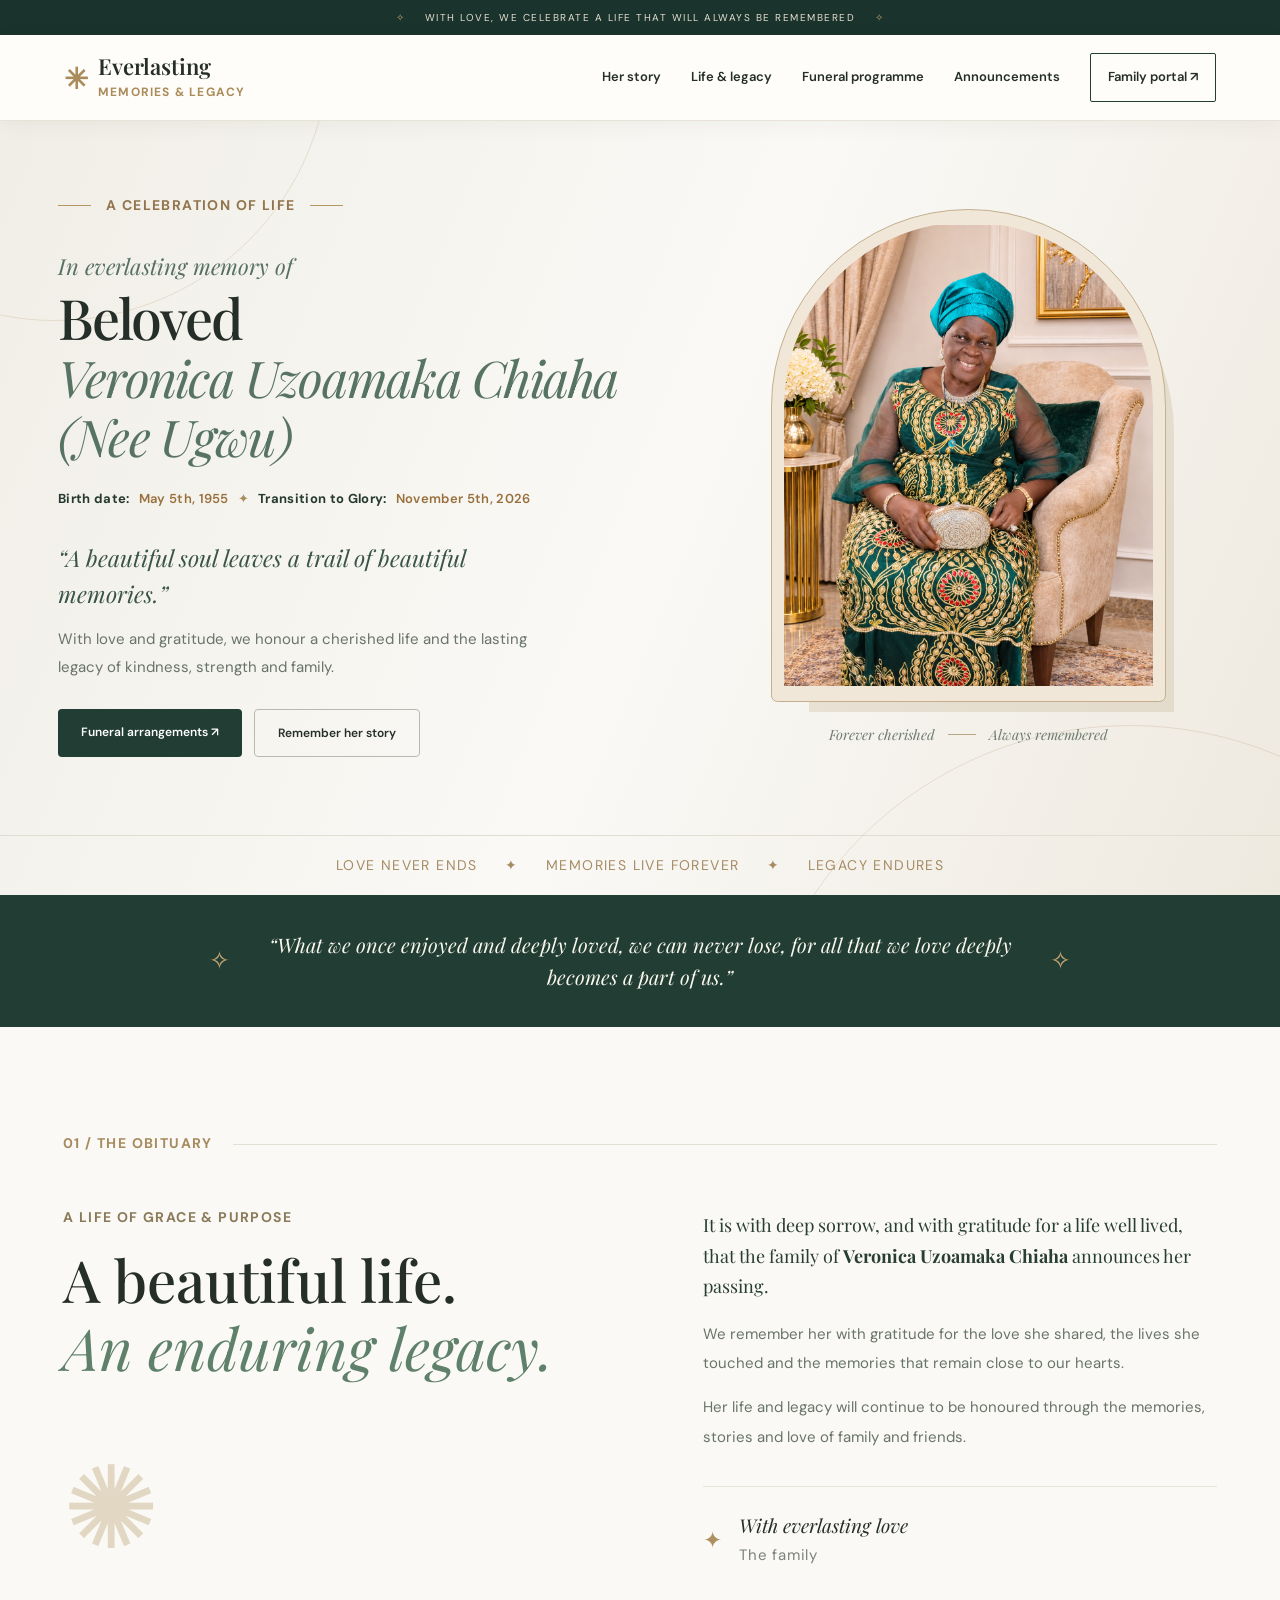
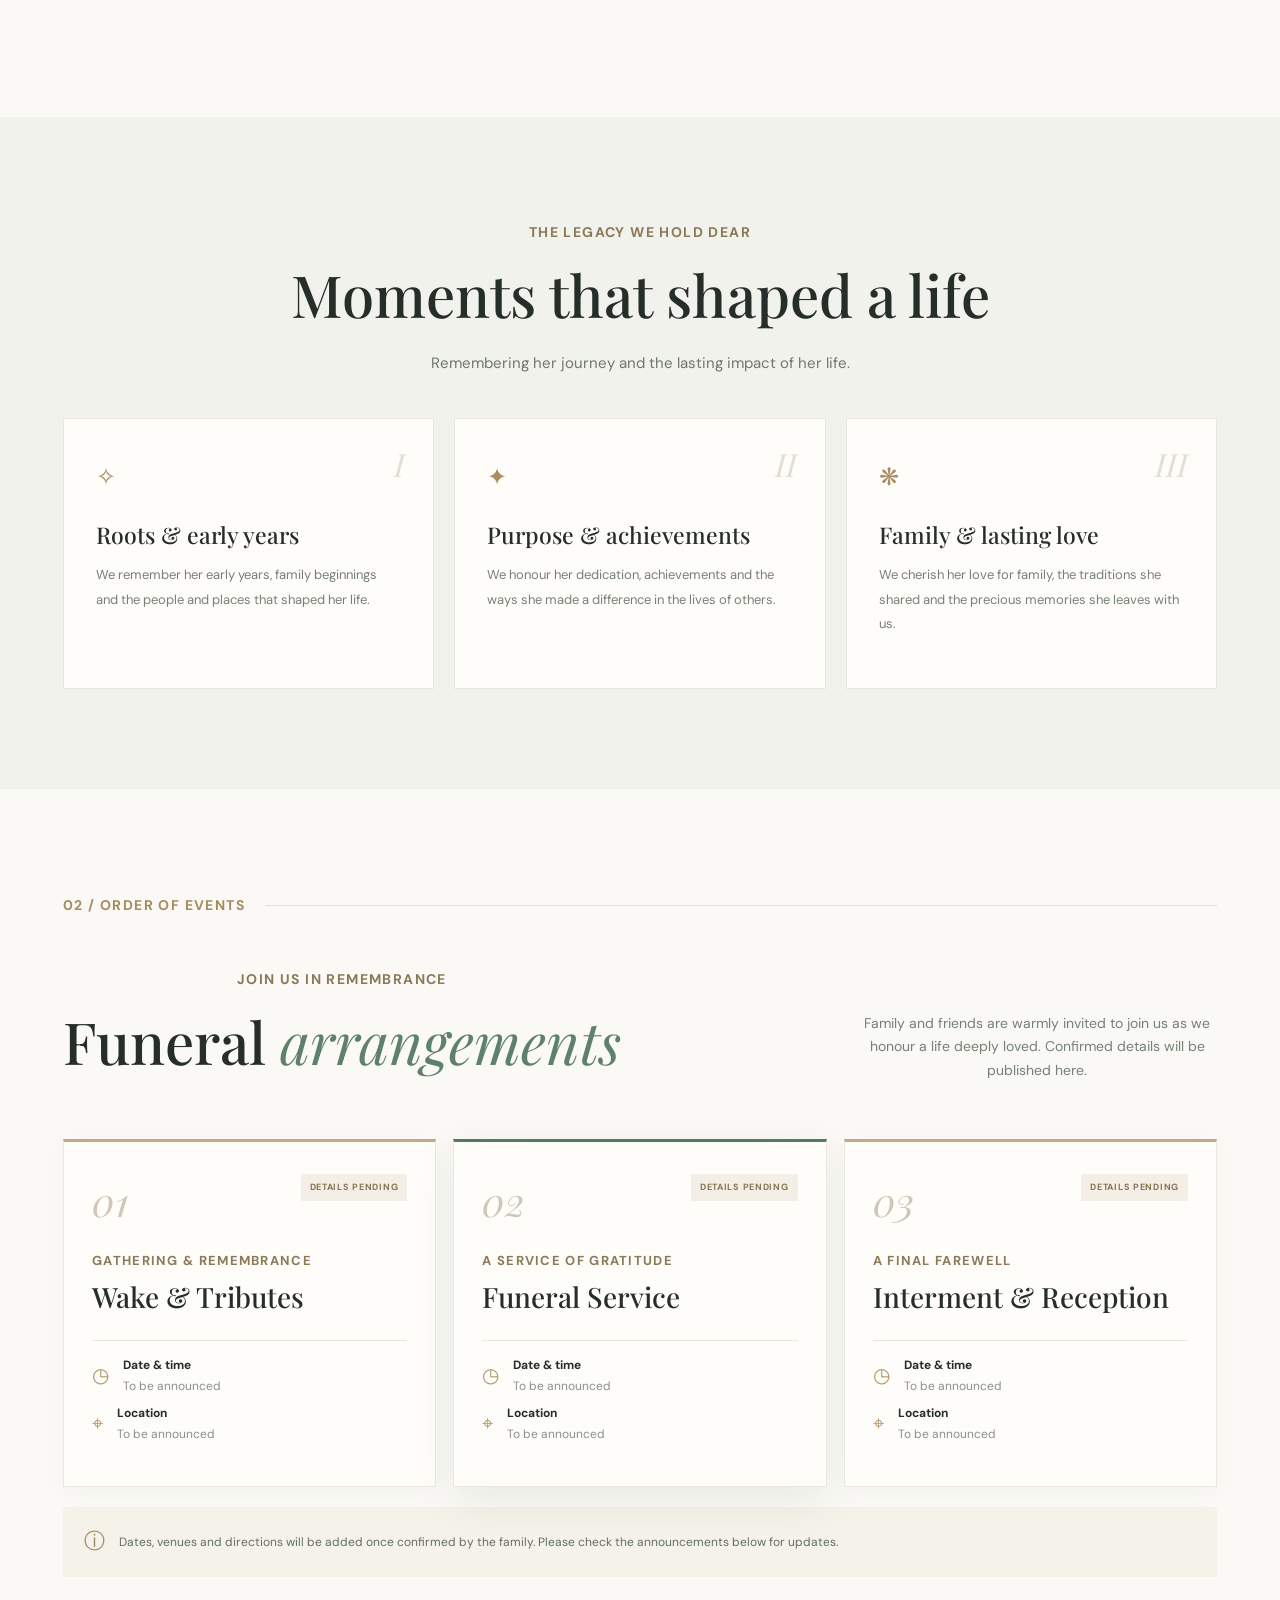
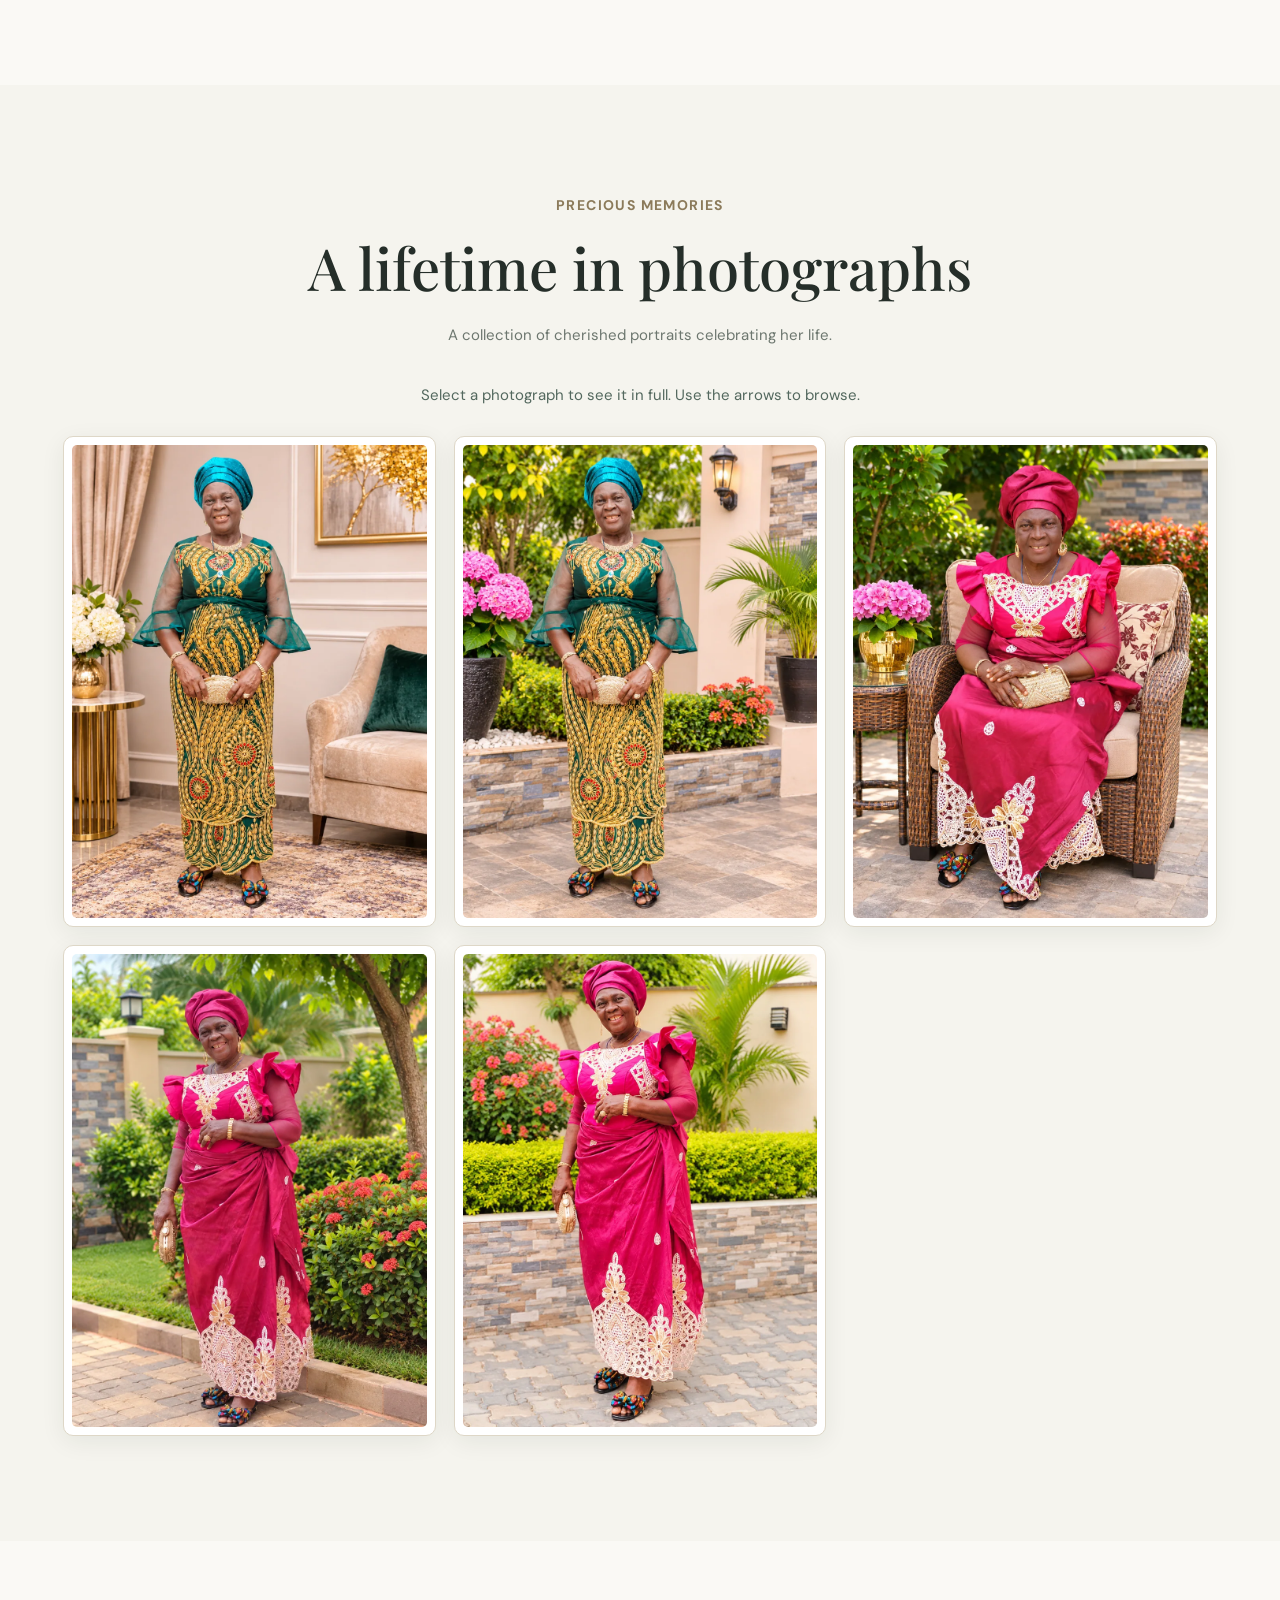
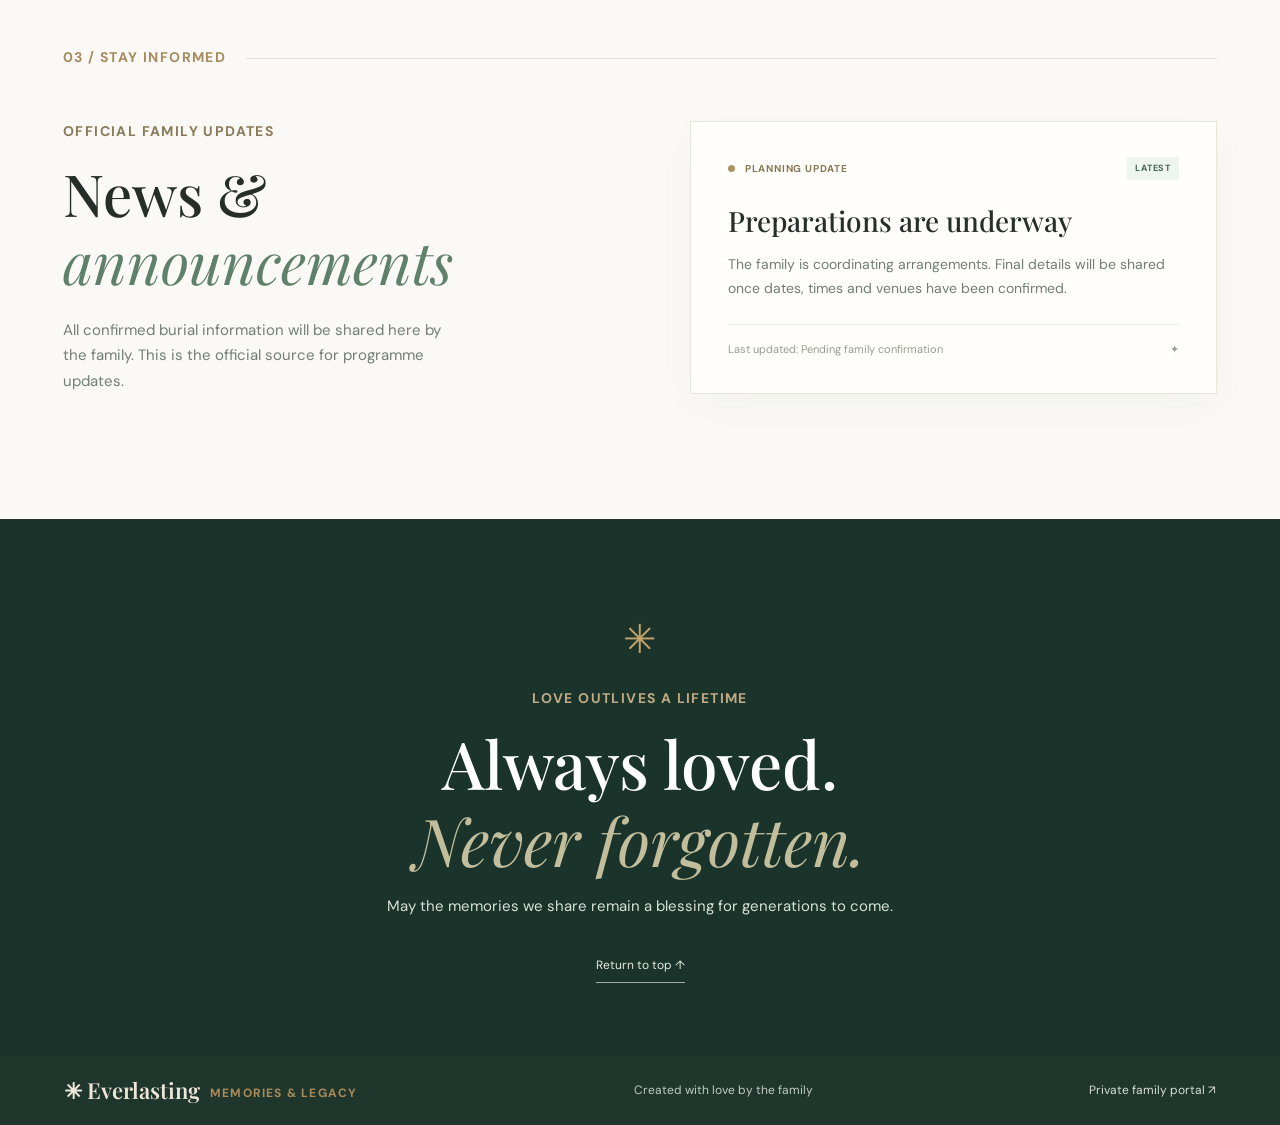
==== commit 25ec3418: "Add files via upload Index updated" ====
--- a/index.html
+++ b/index.html
@@ -102,7 +102,7 @@
         Transition to Glory:
        </strong>
        <time class="lifeline-date" datetime="2026-11-02">
-        November 2nd, 2026
+        November 5th, 2026
        </time>
       </div>
       <p class="hero-quote">
--- a/styles.css
+++ b/styles.css
@@ -2038,9 +2038,41 @@
   *, *::before, *::after { scroll-behavior: auto !important; transition-duration: .01ms !important; }
 }
 
-/* Budget summary: two columns on desktop and mobile */
-.budget-stats { margin-top: 18px; grid-template-columns: repeat(2, minmax(0,1fr)); }
-@media (max-width: 420px) { .budget-stats { grid-template-columns: minmax(0,1fr); } }
+/* Budget overview — large, single-line values on every screen. */
+.budget-stats {
+  margin-top: 18px;
+  grid-template-columns: repeat(2, minmax(0, 1fr));
+}
+
+.portal-v2 .budget-stats .stat-card {
+  min-width: 0;
+}
+
+.portal-v2 .budget-stats .stat-number {
+  font-size: 32px;
+  line-height: 1.2;
+  letter-spacing: -0.035em;
+  font-variant-numeric: tabular-nums;
+  white-space: nowrap;
+  overflow-wrap: normal;
+  word-break: normal;
+}
+
+/* On phones, give each amount a full-width card rather than shrinking it. */
+@media (max-width: 550px) {
+  .portal-v2 .budget-stats {
+    grid-template-columns: minmax(0, 1fr);
+    gap: 12px;
+  }
+
+  .portal-v2 .budget-stats .stat-card {
+    padding: 20px 22px;
+  }
+
+  .portal-v2 .budget-stats .stat-number {
+    font-size: clamp(27px, 8vw, 34px);
+  }
+}
 @media (min-width: 769px) { .table-scroll-hint { display: none; } }
 
 
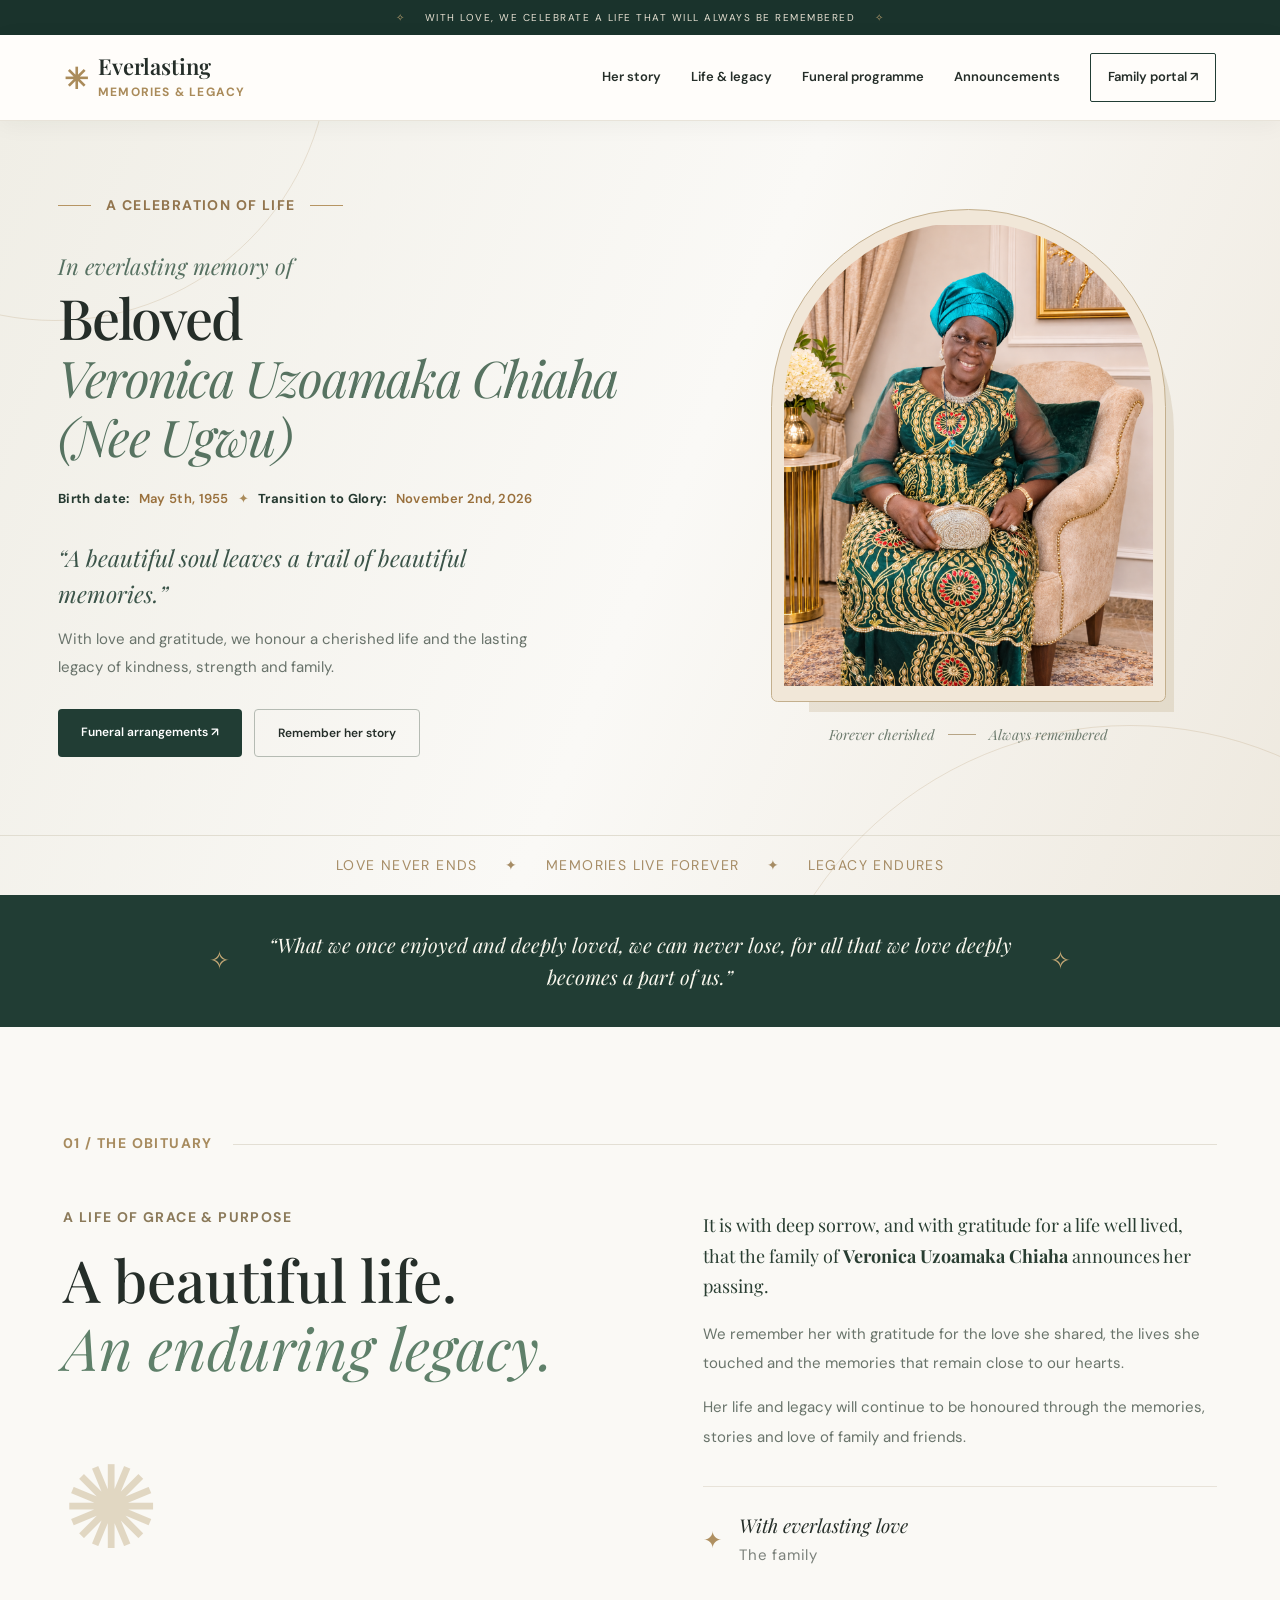
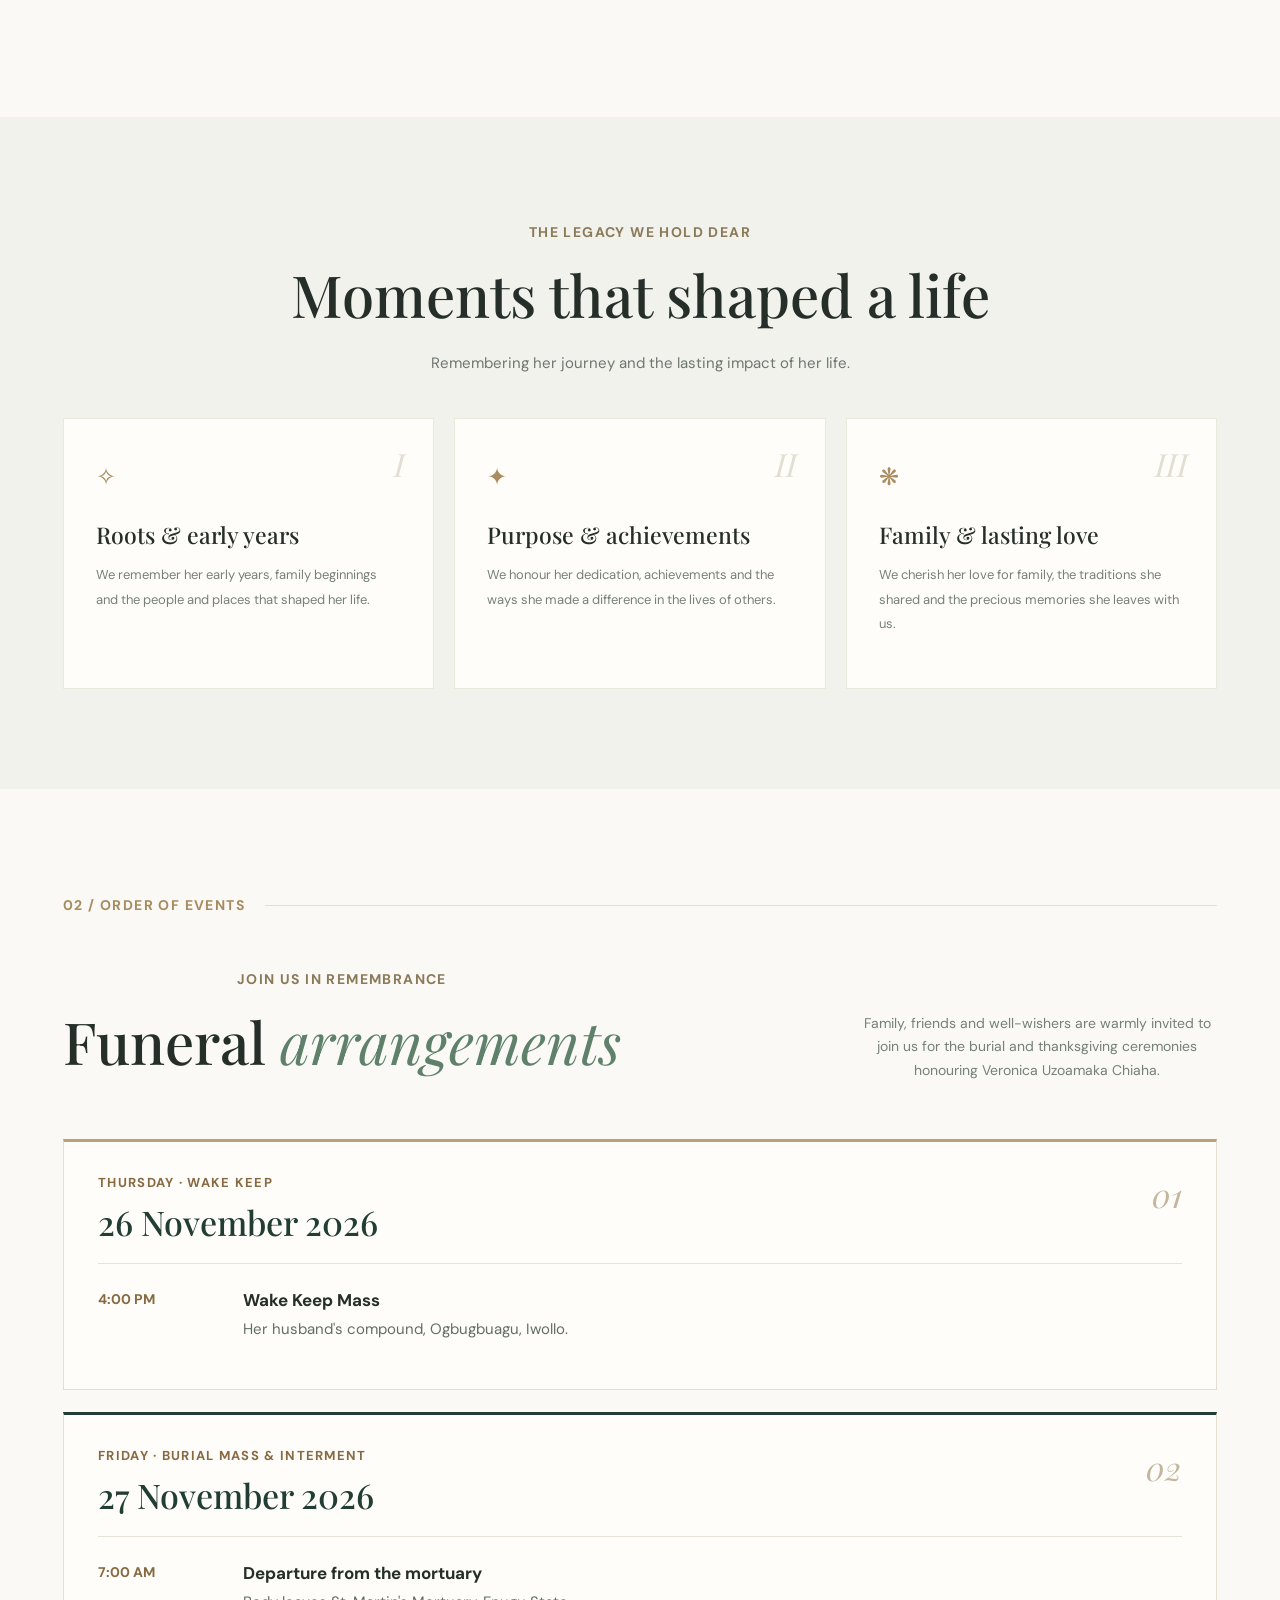
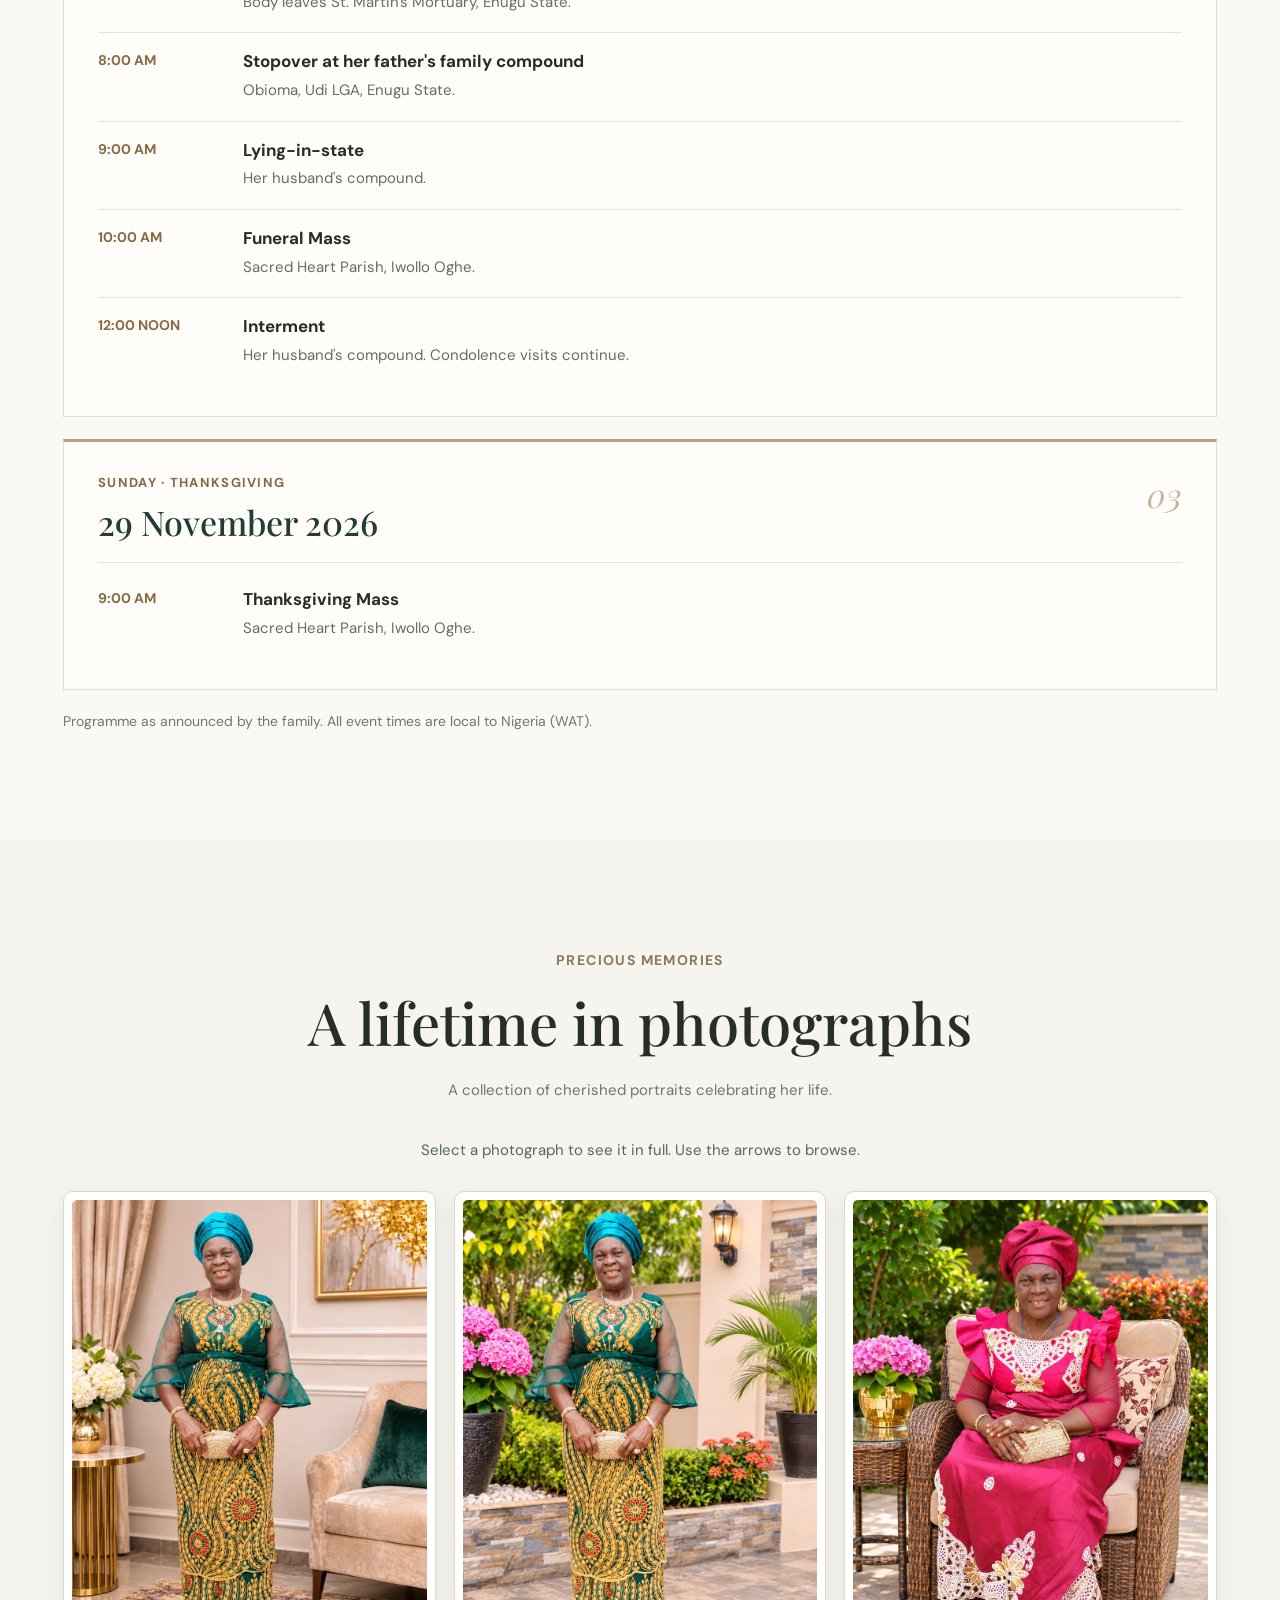
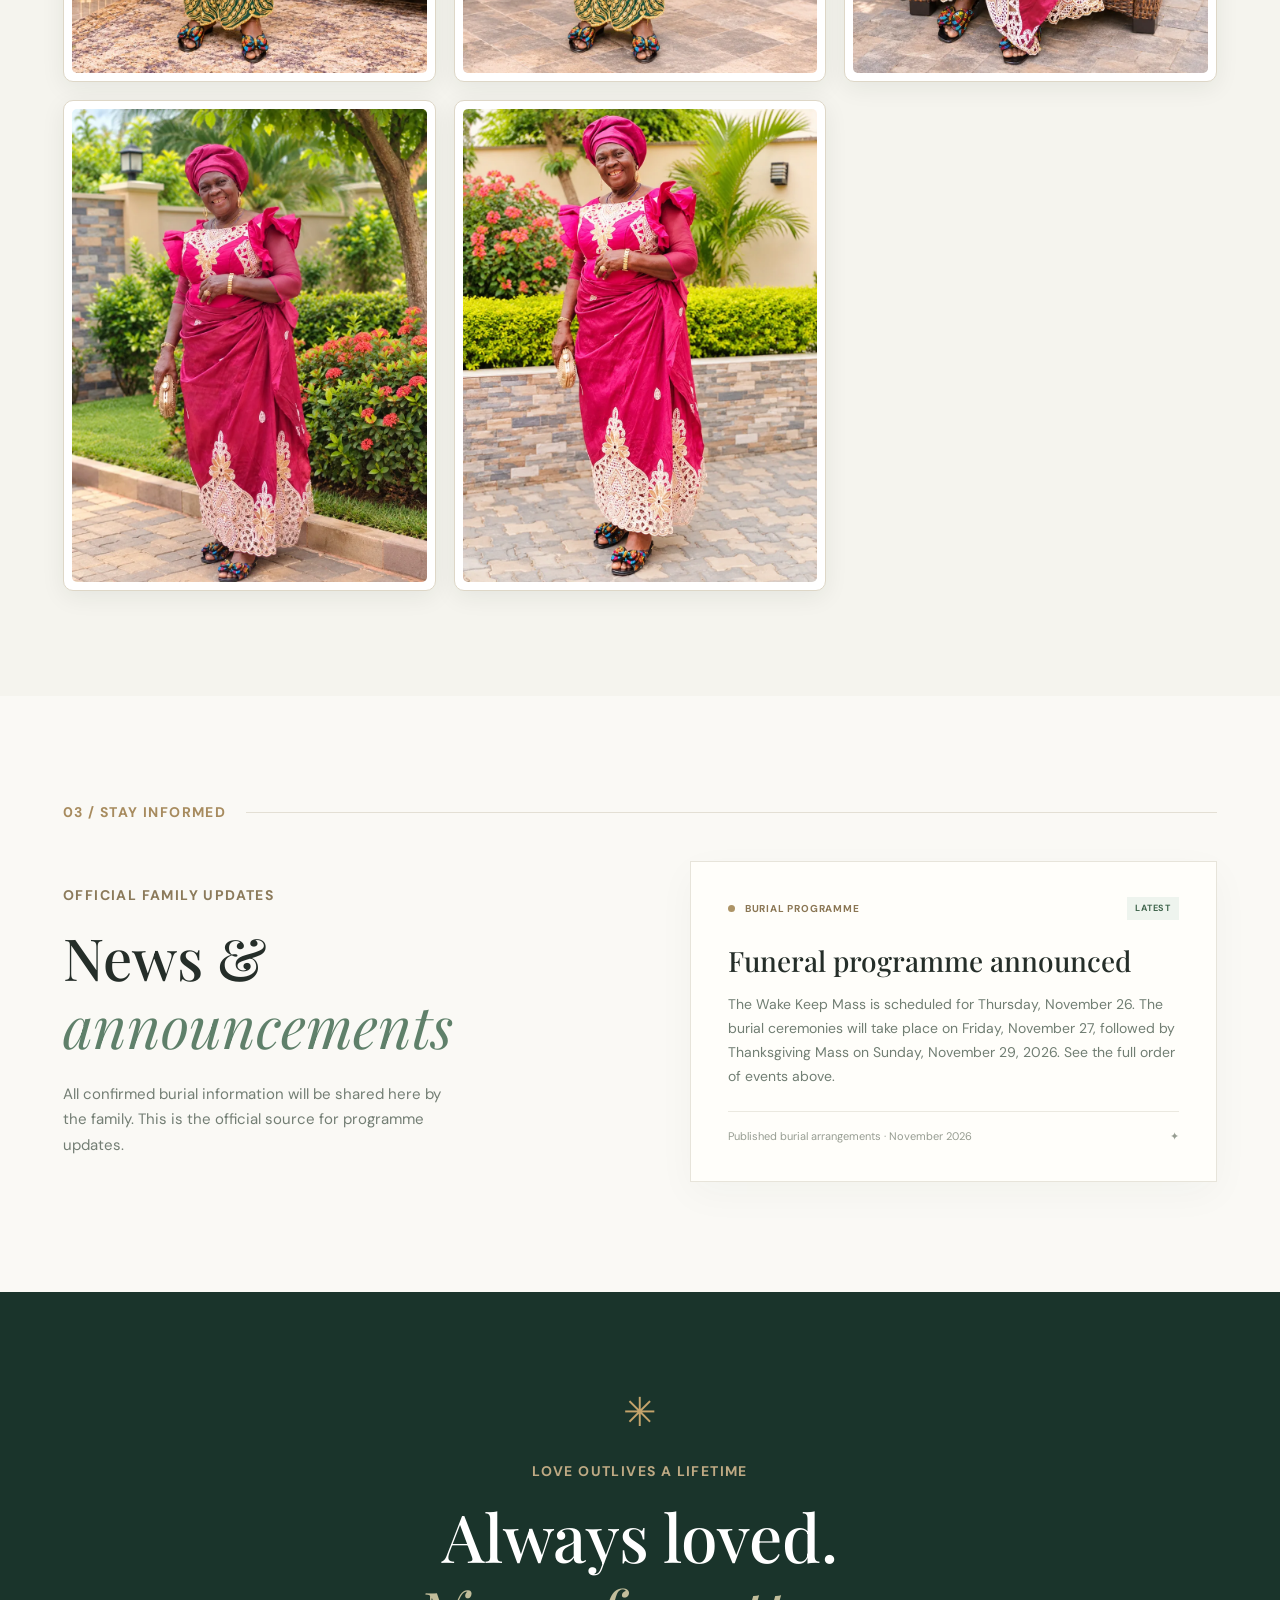
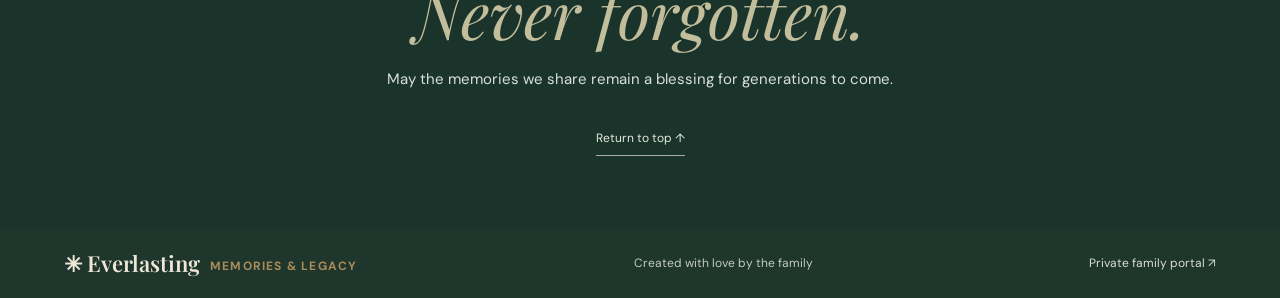
==== commit 7f42a705: "Add files via upload Events schedule added" ====
--- a/index.html
+++ b/index.html
@@ -92,9 +92,7 @@
        <strong class="lifeline-label">
         Birth date:
        </strong>
-       <time class="lifeline-date" datetime="1955-05-05">
-        May 5th, 1955
-       </time>    
+       <time class="lifeline-date" datetime="1955-05-05">May 5th, 1955</time>
        <span aria-hidden="true" class="star-separator">
         ✦
        </span>
@@ -102,7 +100,7 @@
         Transition to Glory:
        </strong>
        <time class="lifeline-date" datetime="2026-11-02">
-        November 5th, 2026
+        November 2nd, 2026
        </time>
       </div>
       <p class="hero-quote">
@@ -278,173 +276,116 @@
      </div>
     </div>
    </section>
-   <!-- Content Section Programme Section -->
+   <!-- FUNERAL PROGRAMME: Published family arrangements, November 26–29, 2026 -->
    <section class="content-section programme-section" id="arrangements">
     <div class="section-label">
-     <span>
-      02 / ORDER OF EVENTS
-     </span>
-     <span class="thin-rule">
-     </span>
-    </div>
+     <span>02 / ORDER OF EVENTS</span>
+     <span class="thin-rule"></span>
+    </div>
+
     <div class="section-heading split-heading">
      <div>
-      <p class="overline">
-       JOIN US IN REMEMBRANCE
-      </p>
-      <h2>
-       Funeral
-       <em>
-        arrangements
-       </em>
-      </h2>
+      <p class="overline">JOIN US IN REMEMBRANCE</p>
+      <h2>Funeral <em>arrangements</em></h2>
      </div>
      <p>
-      Family and friends are warmly invited to join us as we honour a life deeply loved. Confirmed details will be published here.
+      Family, friends and well-wishers are warmly invited to join us for
+      the burial and thanksgiving ceremonies honouring Veronica Uzoamaka Chiaha.
      </p>
     </div>
-    <div class="event-grid advanced-events">
-     <article class="event-card">
-      <div class="event-top">
-       <span class="event-number">
-        01
-       </span>
-       <span class="event-pill">
-        DETAILS PENDING
-       </span>
-      </div>
-      <p class="event-kind">
-       GATHERING &amp; REMEMBRANCE
-      </p>
-      <h3>
-       Wake &amp; Tributes
-      </h3>
-      <div class="event-divider">
-      </div>
-      <div class="event-detail">
-       <span>
-        ◷
-       </span>
-       <p>
-        <strong>
-         Date &amp; time
-        </strong>
-        <small>
-         To be announced
-        </small>
-       </p>
-      </div>
-      <div class="event-detail">
-       <span>
-        &target;
-       </span>
-       <p>
-        <strong>
-         Location
-        </strong>
-        <small>
-         To be announced
-        </small>
-       </p>
+
+    <div class="funeral-schedule">
+     <!-- THURSDAY: WAKE KEEP -->
+     <article class="programme-day">
+      <div class="programme-day-heading">
+       <div>
+        <p class="programme-day-kicker">THURSDAY · WAKE KEEP</p>
+        <h3><time datetime="2026-11-26">26 November 2026</time></h3>
+       </div>
+       <span class="programme-day-marker" aria-hidden="true">01</span>
+      </div>
+      <div class="programme-timeline">
+       <div class="programme-item">
+        <time datetime="2026-11-26T16:00" class="programme-time">4:00 PM</time>
+        <div class="programme-event">
+         <h4>Wake Keep Mass</h4>
+         <p>Her husband's compound, Ogbugbuagu, Iwollo.</p>
+        </div>
+       </div>
       </div>
      </article>
-     <article class="event-card emphasized">
-      <div class="event-top">
-       <span class="event-number">
-        02
-       </span>
-       <span class="event-pill">
-        DETAILS PENDING
-       </span>
-      </div>
-      <p class="event-kind">
-       A SERVICE OF GRATITUDE
-      </p>
-      <h3>
-       Funeral Service
-      </h3>
-      <div class="event-divider">
-      </div>
-      <div class="event-detail">
-       <span>
-        ◷
-       </span>
-       <p>
-        <strong>
-         Date &amp; time
-        </strong>
-        <small>
-         To be announced
-        </small>
-       </p>
-      </div>
-      <div class="event-detail">
-       <span>
-        &target;
-       </span>
-       <p>
-        <strong>
-         Location
-        </strong>
-        <small>
-         To be announced
-        </small>
-       </p>
+
+     <!-- FRIDAY: BURIAL MASS AND INTERMENT -->
+     <article class="programme-day programme-day-featured">
+      <div class="programme-day-heading">
+       <div>
+        <p class="programme-day-kicker">FRIDAY · BURIAL MASS &amp; INTERMENT</p>
+        <h3><time datetime="2026-11-27">27 November 2026</time></h3>
+       </div>
+       <span class="programme-day-marker" aria-hidden="true">02</span>
+      </div>
+      <div class="programme-timeline">
+       <div class="programme-item">
+        <time datetime="2026-11-27T07:00" class="programme-time">7:00 AM</time>
+        <div class="programme-event">
+         <h4>Departure from the mortuary</h4>
+         <p>Body leaves St. Martin's Mortuary, Enugu State.</p>
+        </div>
+       </div>
+       <div class="programme-item">
+        <time datetime="2026-11-27T08:00" class="programme-time">8:00 AM</time>
+        <div class="programme-event">
+         <h4>Stopover at her father's family compound</h4>
+         <p>Obioma, Udi LGA, Enugu State.</p>
+        </div>
+       </div>
+       <div class="programme-item">
+        <time datetime="2026-11-27T09:00" class="programme-time">9:00 AM</time>
+        <div class="programme-event">
+         <h4>Lying-in-state</h4>
+         <p>Her husband's compound.</p>
+        </div>
+       </div>
+       <div class="programme-item">
+        <time datetime="2026-11-27T10:00" class="programme-time">10:00 AM</time>
+        <div class="programme-event">
+         <h4>Funeral Mass</h4>
+         <p>Sacred Heart Parish, Iwollo Oghe.</p>
+        </div>
+       </div>
+       <div class="programme-item">
+        <time datetime="2026-11-27T12:00" class="programme-time">12:00 NOON</time>
+        <div class="programme-event">
+         <h4>Interment</h4>
+         <p>Her husband's compound. Condolence visits continue.</p>
+        </div>
+       </div>
       </div>
      </article>
-     <article class="event-card">
-      <div class="event-top">
-       <span class="event-number">
-        03
-       </span>
-       <span class="event-pill">
-        DETAILS PENDING
-       </span>
-      </div>
-      <p class="event-kind">
-       A FINAL FAREWELL
-      </p>
-      <h3>
-       Interment &amp; Reception
-      </h3>
-      <div class="event-divider">
-      </div>
-      <div class="event-detail">
-       <span>
-        ◷
-       </span>
-       <p>
-        <strong>
-         Date &amp; time
-        </strong>
-        <small>
-         To be announced
-        </small>
-       </p>
-      </div>
-      <div class="event-detail">
-       <span>
-        &target;
-       </span>
-       <p>
-        <strong>
-         Location
-        </strong>
-        <small>
-         To be announced
-        </small>
-       </p>
+
+     <!-- SUNDAY: THANKSGIVING MASS -->
+     <article class="programme-day">
+      <div class="programme-day-heading">
+       <div>
+        <p class="programme-day-kicker">SUNDAY · THANKSGIVING</p>
+        <h3><time datetime="2026-11-29">29 November 2026</time></h3>
+       </div>
+       <span class="programme-day-marker" aria-hidden="true">03</span>
+      </div>
+      <div class="programme-timeline">
+       <div class="programme-item">
+        <time datetime="2026-11-29T09:00" class="programme-time">9:00 AM</time>
+        <div class="programme-event">
+         <h4>Thanksgiving Mass</h4>
+         <p>Sacred Heart Parish, Iwollo Oghe.</p>
+        </div>
+       </div>
       </div>
      </article>
     </div>
-    <div class="programme-note">
-     <span>
-      ⓘ
-     </span>
-     <p>
-      Dates, venues and directions will be added once confirmed by the family. Please check the announcements below for updates.
-     </p>
-    </div>
+    <p class="programme-source-note">
+     Programme as announced by the family. All event times are local to Nigeria (WAT).
+    </p>
    </section>
    <!-- PHOTO GALLERY: images/pic3.png through images/pic7.png -->
    <section class="memory-gallery-section">
@@ -495,19 +436,19 @@
       <div class="announcement-card-top">
        <span class="notice-dot">
        </span>
-       PLANNING UPDATE
+       BURIAL PROGRAMME
        <span class="announcement-badge">
         LATEST
        </span>
       </div>
       <h3>
-       Preparations are underway
+       Funeral programme announced
       </h3>
       <p>
-       The family is coordinating arrangements. Final details will be shared once dates, times and venues have been confirmed.
+       The Wake Keep Mass is scheduled for Thursday, November 26. The burial ceremonies will take place on Friday, November 27, followed by Thanksgiving Mass on Sunday, November 29, 2026. See the full order of events above.
       </p>
       <div class="announcement-footer">
-       Last updated: Pending family confirmation
+       Published burial arrangements · November 2026
        <span>
         ✦
        </span>
--- a/styles.css
+++ b/styles.css
@@ -1173,6 +1173,114 @@
 .programme-note p {
   font-size: 12px;
   margin: 0;
+}
+
+
+/* Funeral programme — responsive, easy-to-edit dated timeline */
+.funeral-schedule {
+  display: grid;
+  grid-template-columns: minmax(0, 1fr);
+  gap: 22px;
+}
+
+.programme-day {
+  background: var(--paper);
+  border: 1px solid #e5dfd2;
+  border-top: 3px solid #baa176;
+  padding: 30px 34px;
+  min-width: 0;
+}
+
+.programme-day-featured {
+  border-top-color: var(--forest);
+}
+
+.programme-day-heading {
+  display: flex;
+  justify-content: space-between;
+  align-items: start;
+  gap: 18px;
+  padding-bottom: 20px;
+  margin-bottom: 8px;
+  border-bottom: 1px solid var(--line);
+}
+
+.programme-day-kicker {
+  margin: 0 0 8px;
+  color: #876a42;
+  font-size: 13px;
+  font-weight: 700;
+  letter-spacing: .10em;
+}
+
+.programme-day-heading h3 {
+  margin: 0;
+  font: 500 clamp(25px, 3vw, 34px)/1.2 'Playfair Display', serif;
+  color: var(--forest);
+}
+
+.programme-day-marker {
+  color: #c4b69e;
+  font: italic 33px 'Playfair Display', serif;
+}
+
+.programme-timeline {
+  display: grid;
+}
+
+.programme-item {
+  display: grid;
+  grid-template-columns: 125px minmax(0, 1fr);
+  gap: 20px;
+  align-items: start;
+  padding: 17px 0;
+}
+
+.programme-item + .programme-item {
+  border-top: 1px solid var(--line);
+}
+
+.programme-time {
+  display: block;
+  color: #876a42;
+  font-weight: 700;
+  font-size: 14px;
+  line-height: 1.5;
+}
+
+.programme-event h4 {
+  margin: 0 0 4px;
+  color: var(--ink);
+  font-size: 17px;
+  font-weight: 700;
+  line-height: 1.4;
+}
+
+.programme-event p {
+  margin: 0;
+  color: #626e65;
+  font-size: 15px;
+  line-height: 1.7;
+}
+
+.programme-source-note {
+  margin: 20px 0 0;
+  color: #6e786f;
+  font-size: 14px;
+  line-height: 1.6;
+}
+
+@media (max-width: 600px) {
+  .programme-day { padding: 24px 20px; }
+  .programme-day-marker { font-size: 26px; }
+  .programme-item {
+    grid-template-columns: minmax(0, 1fr);
+    gap: 5px;
+    padding: 15px 0;
+  }
+  .programme-time { font-size: 14px; }
+  .programme-event h4 { font-size: 17px; }
+  .programme-event p { font-size: 15px; }
 }
 
 .memory-gallery-section {
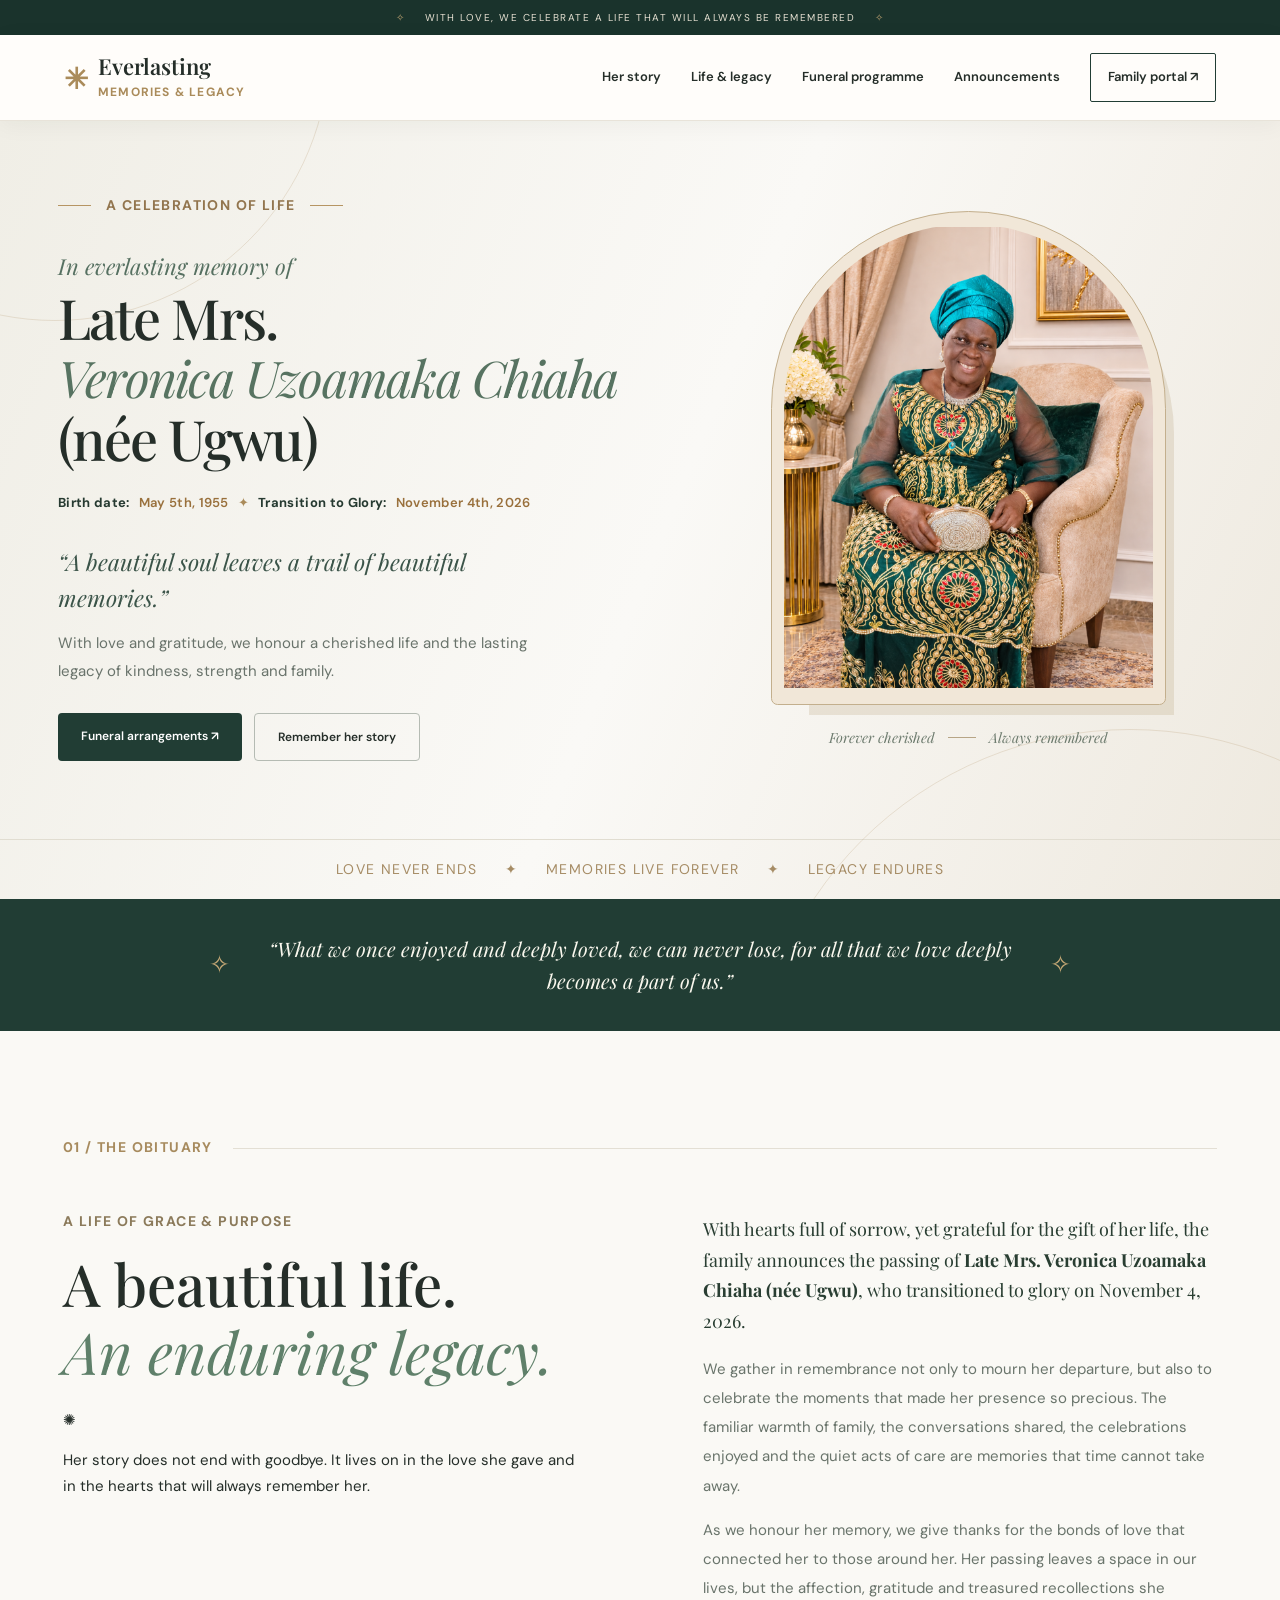
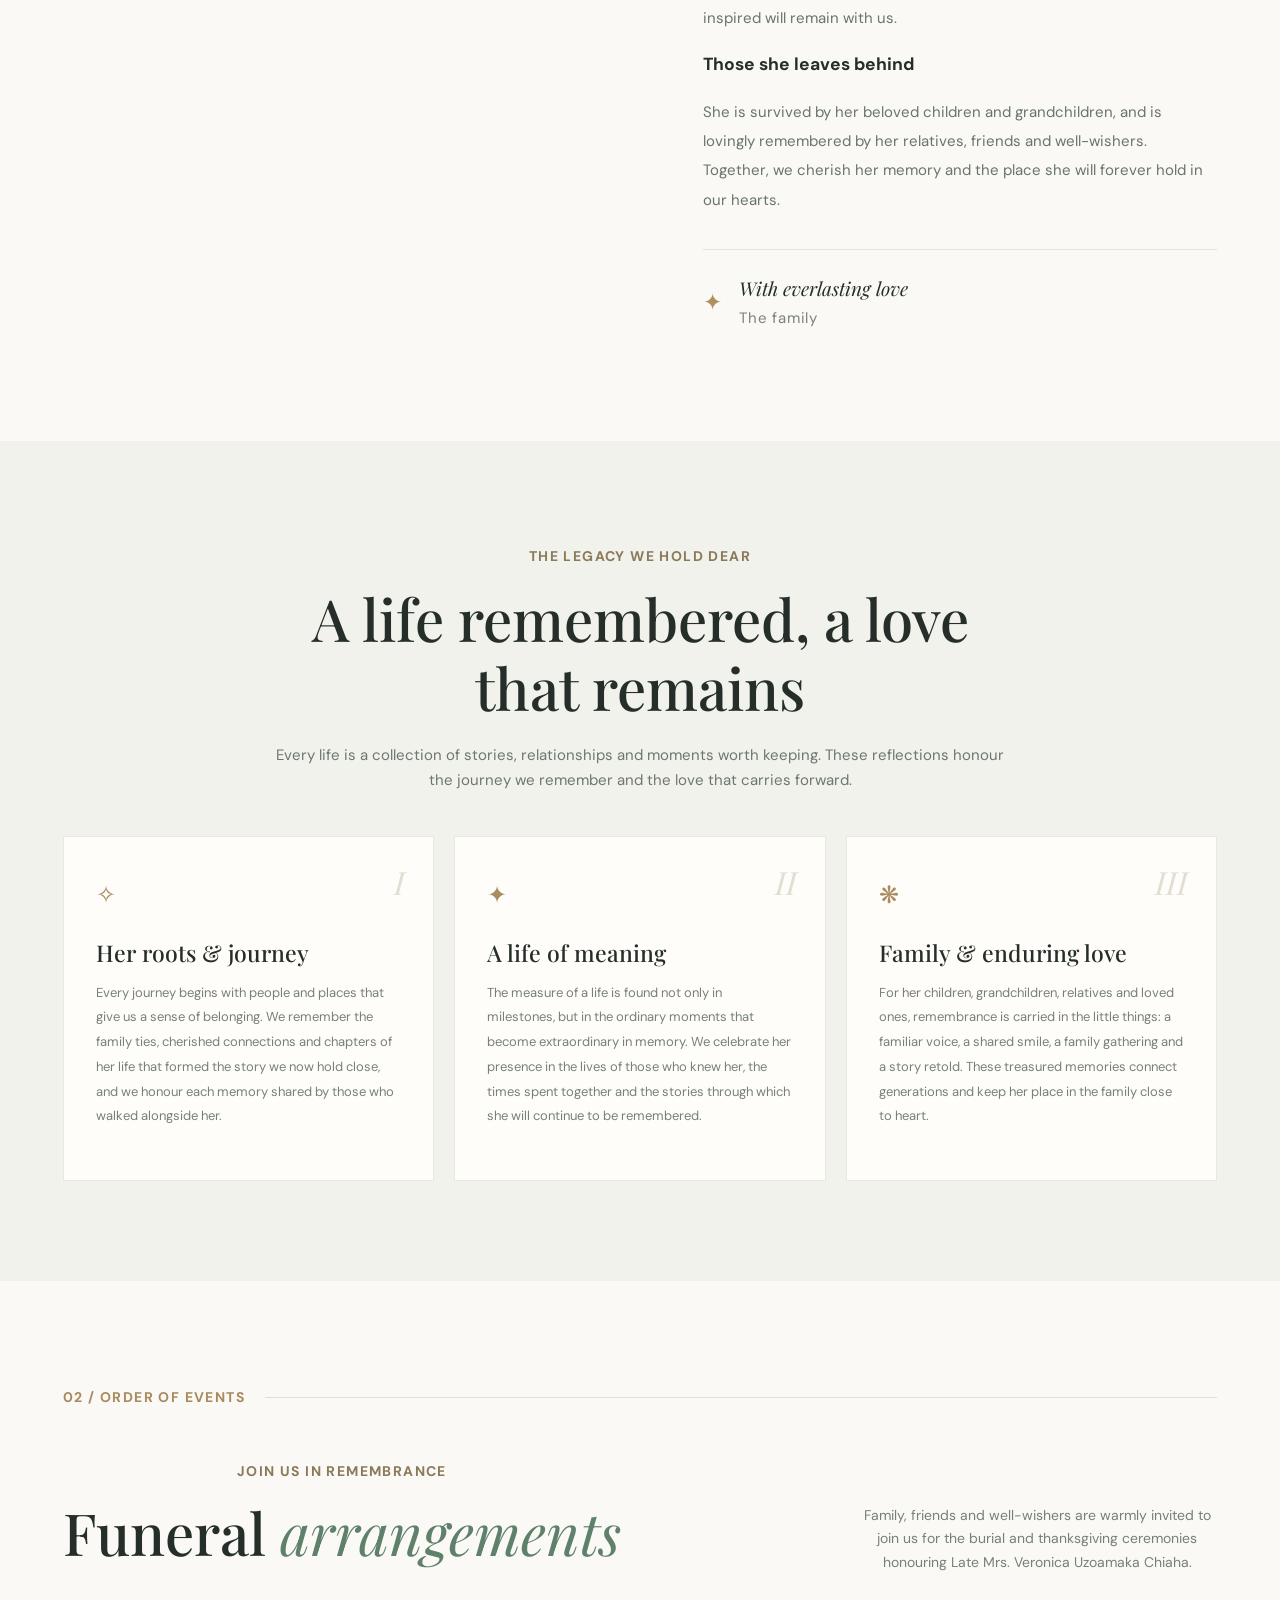
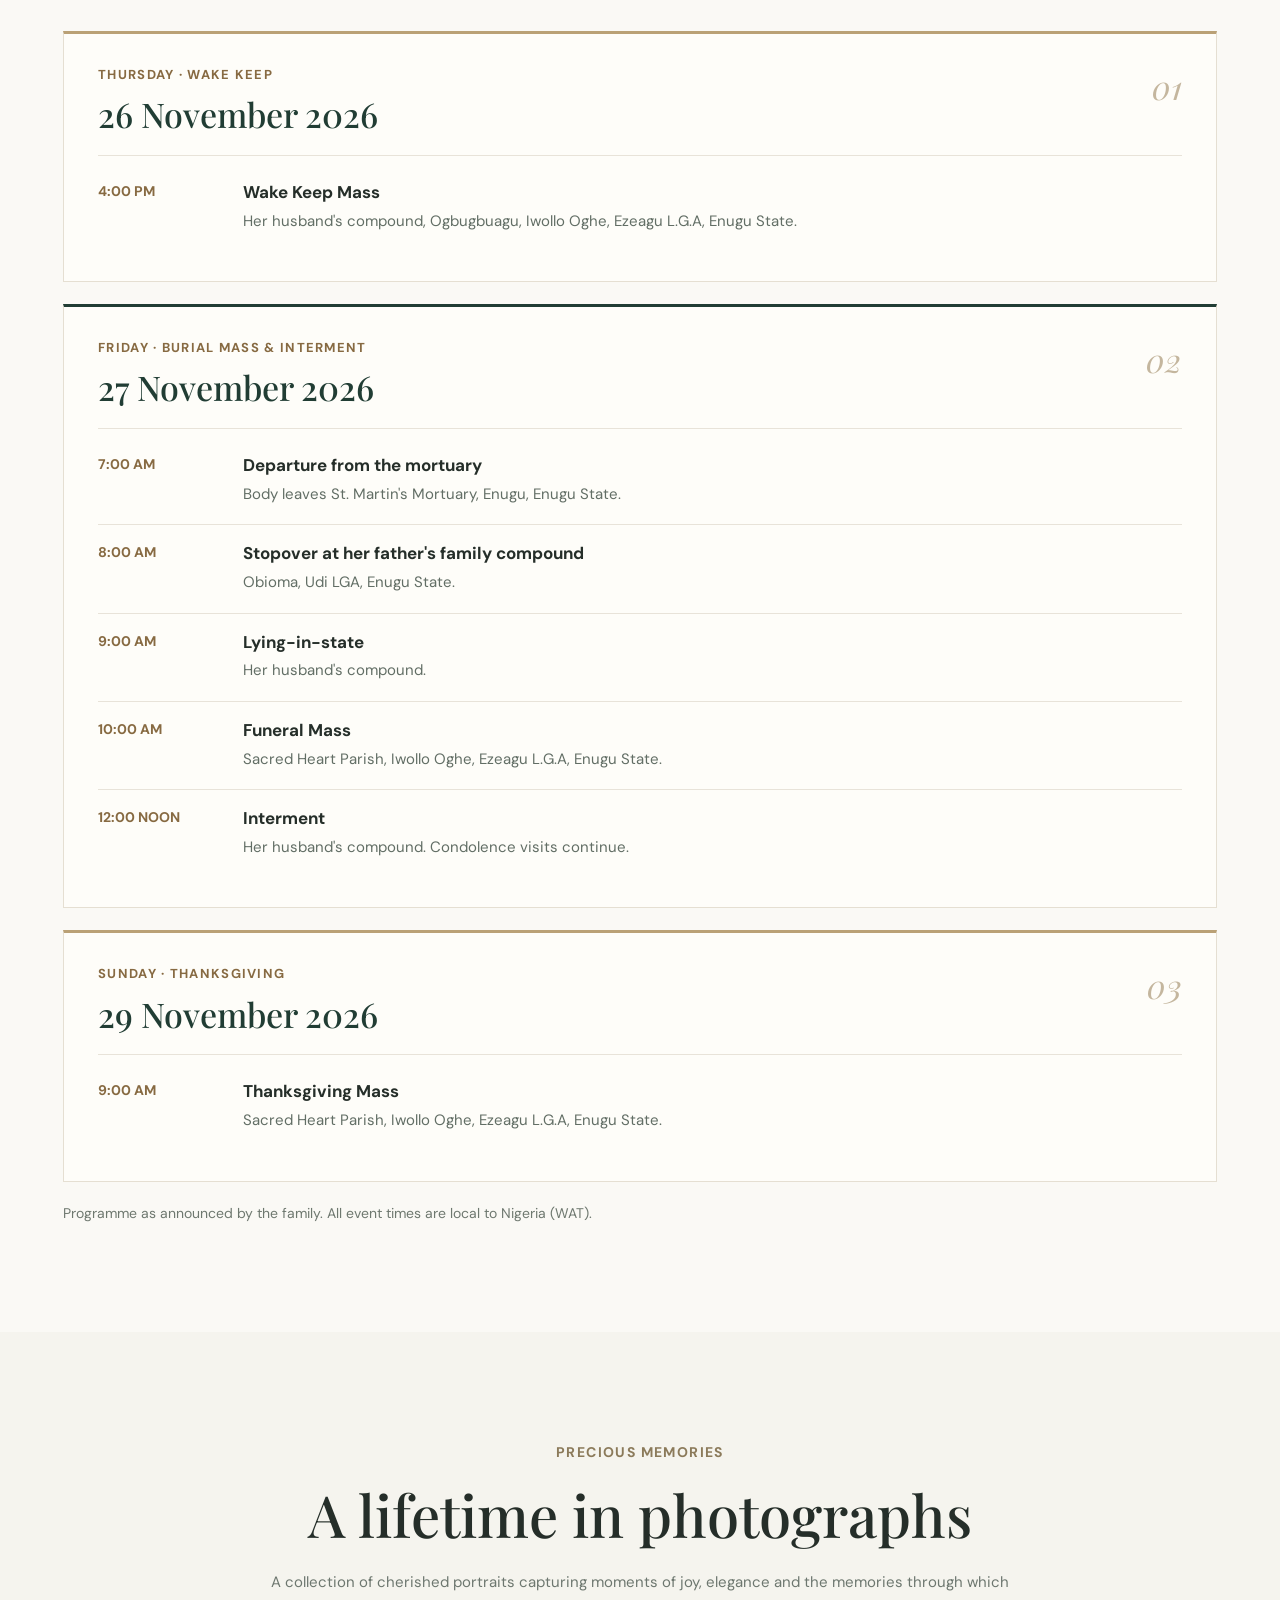
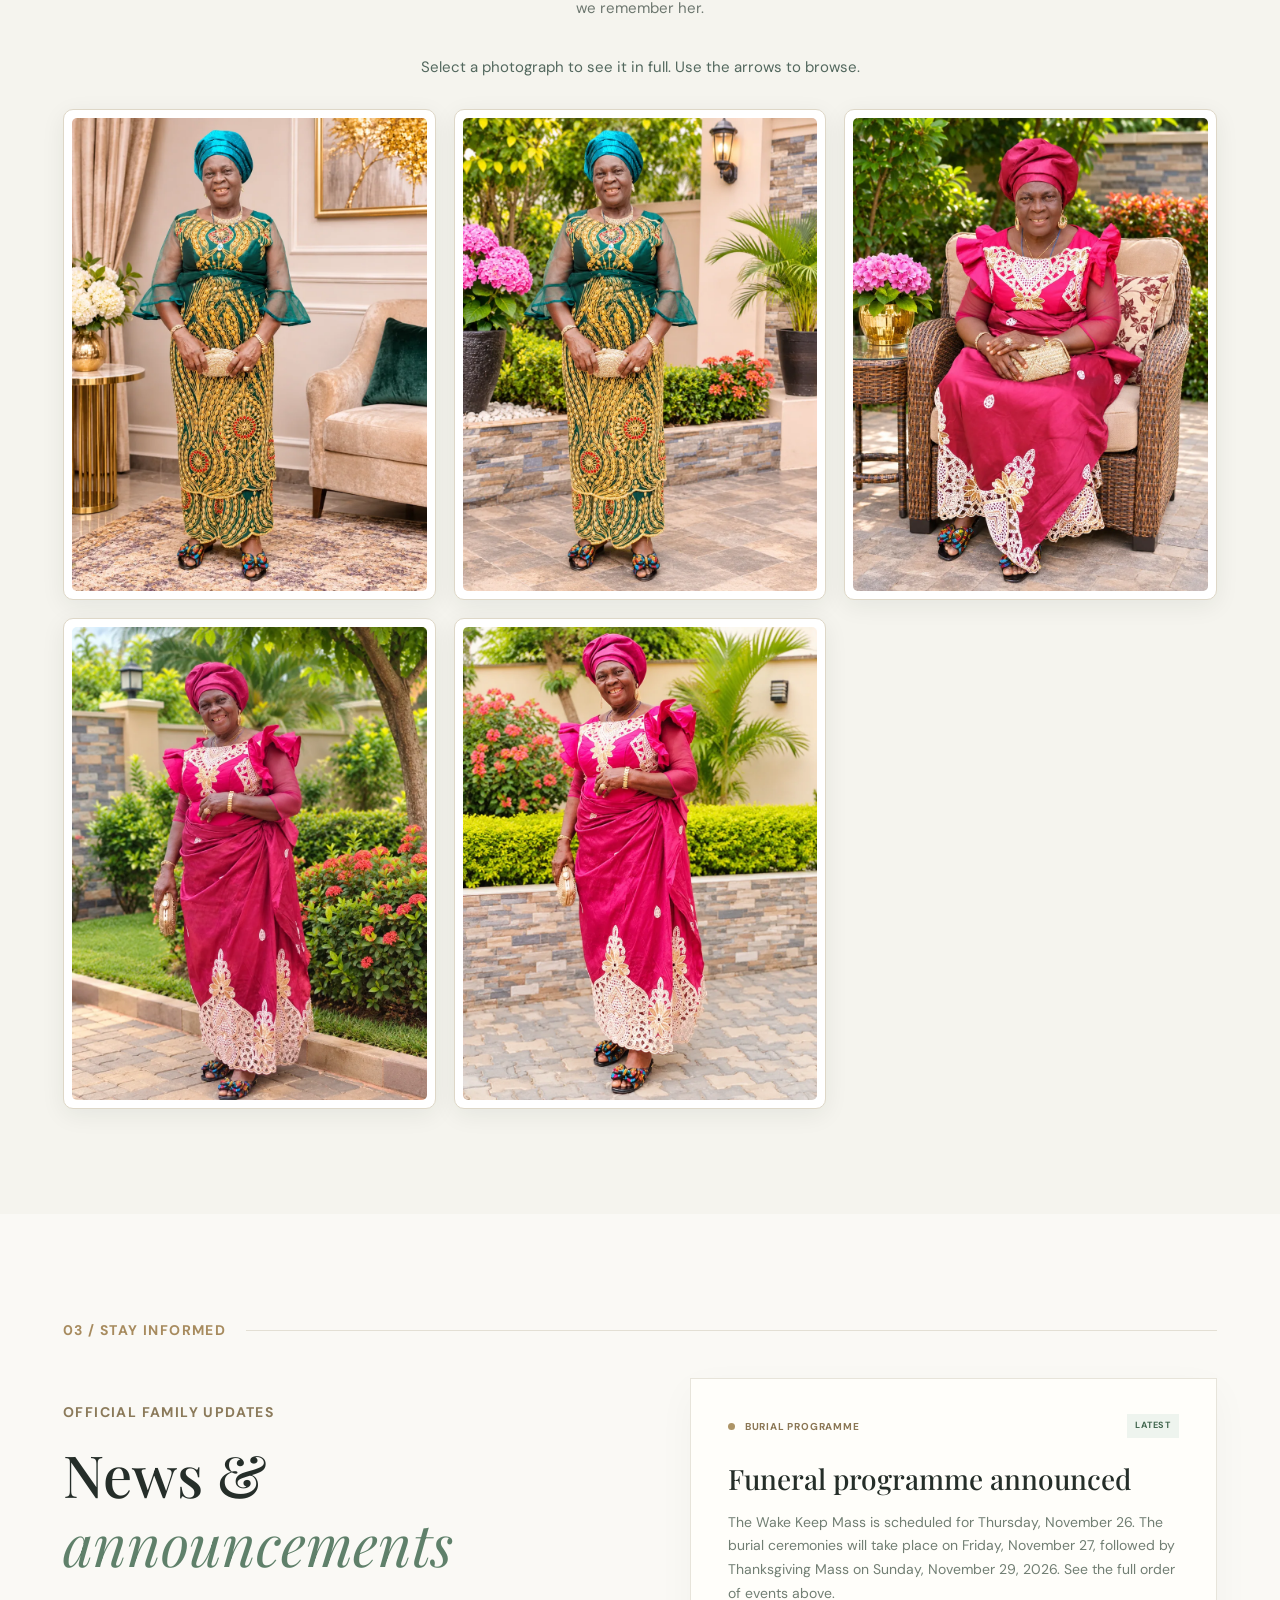
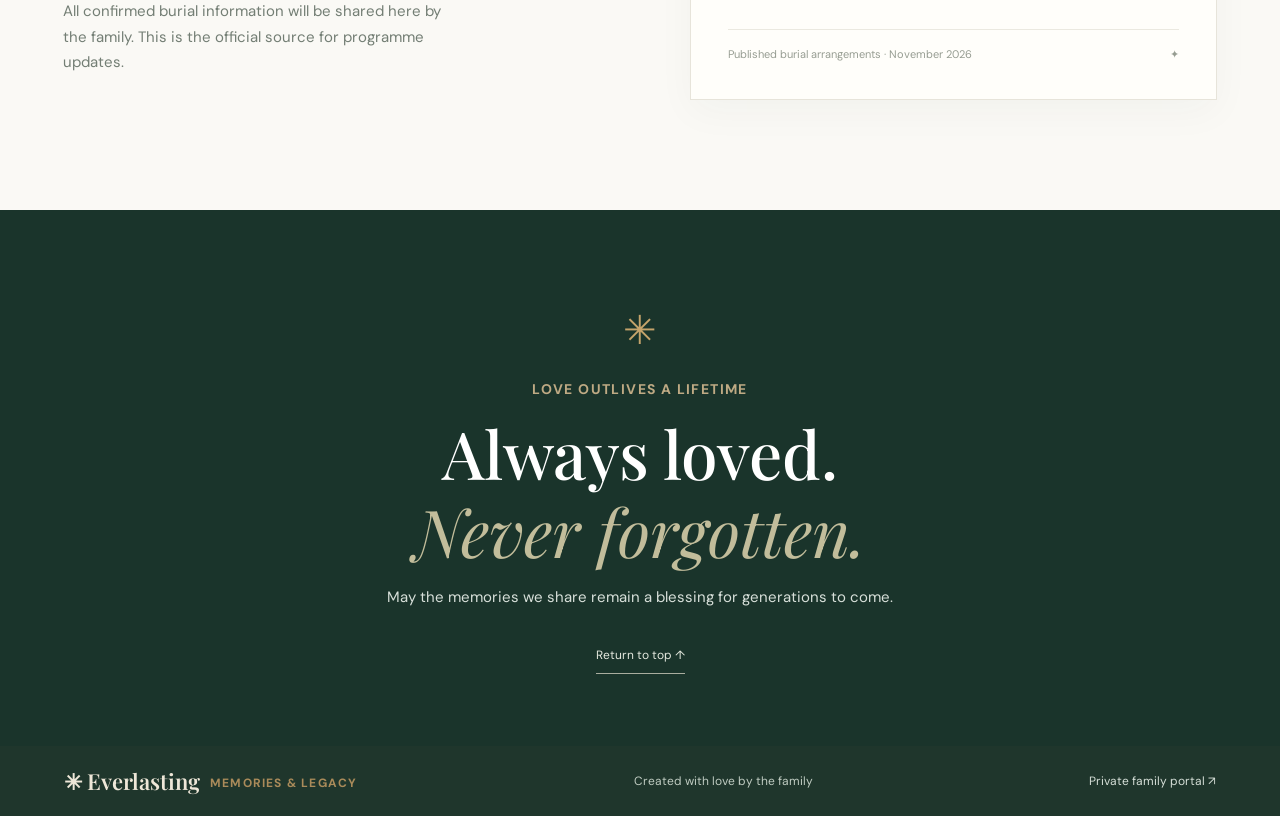
==== commit b0f61afa: "Add files via upload" ====
--- a/index.html
+++ b/index.html
@@ -6,7 +6,7 @@
   <meta content="#172e29" name="theme-color"/>
   <meta content="A place to honour a cherished life and find memorial and funeral arrangements." name="description"/>
   <title>
-   In Loving Memory of Veronica Uzoamaka Chiaha
+   In Loving Memory of Late Mrs. Veronica Uzoamaka Chiaha (née Ugwu)
   </title>
   <link href="styles.css" rel="stylesheet"/>
   <script defer="" src="public.js">
@@ -83,10 +83,9 @@
        In everlasting memory of
       </p>
       <h1>
-       Beloved
-       <em>
-        Veronica Uzoamaka Chiaha (Nee Ugwu)
-       </em>
+       <span class="hero-honorific">Late Mrs.</span>
+       <em>Veronica Uzoamaka Chiaha</em>
+       <span class="hero-maiden">(née Ugwu)</span>
       </h1>
       <div class="hero-lifeline">
        <strong class="lifeline-label">
@@ -99,8 +98,8 @@
        <strong class="lifeline-label">
         Transition to Glory:
        </strong>
-       <time class="lifeline-date" datetime="2026-11-02">
-        November 2nd, 2026
+       <time class="lifeline-date" datetime="2026-11-04">
+        November 4th, 2026
        </time>
       </div>
       <p class="hero-quote">
@@ -123,7 +122,7 @@
      </div>
      <div class="hero-visual">
       <div class="hero-photo-frame">
-       <img alt="Veronica Uzoamaka Chiaha seated in emerald-green and gold attire" class="hero-photo" decoding="async" fetchpriority="high" height="1376" src="images/pic8.png" width="1101"/>
+       <img alt="Late Mrs. Veronica Uzoamaka Chiaha seated in emerald-green and gold attire" class="hero-photo" decoding="async" fetchpriority="high" height="1376" src="images/pic8.png" width="1101"/>
       </div>
       <div class="photo-caption">
        <span>
@@ -182,24 +181,36 @@
         An enduring legacy.
        </em>
       </h2>
-      <div aria-hidden="true" class="small-illustration">
-       ✺
+      <div class="story-reflection">
+       <span class="story-reflection-symbol" aria-hidden="true">✺</span>
+       <p>Her story does not end with goodbye. It lives on in the love she gave and in the hearts that will always remember her.</p>
       </div>
      </div>
      <div class="story-body">
       <p class="lead">
-       It is with deep sorrow, and with gratitude for a life well lived, that the family of
-       <strong>
-        Veronica Uzoamaka Chiaha
-       </strong>
-       announces her passing.
+       With hearts full of sorrow, yet grateful for the gift of her life,
+       the family announces the passing of <strong>Late Mrs. Veronica Uzoamaka Chiaha (née Ugwu)</strong>,
+       who transitioned to glory on November 4, 2026.
       </p>
       <p>
-       We remember her with gratitude for the love she shared, the lives she touched and the memories that remain close to our hearts.
+       We gather in remembrance not only to mourn her departure, but also to celebrate the
+       moments that made her presence so precious. The familiar warmth of family, the
+       conversations shared, the celebrations enjoyed and the quiet acts of care are
+       memories that time cannot take away.
       </p>
       <p>
-       Her life and legacy will continue to be honoured through the memories, stories and love of family and friends.
-      </p>
+       As we honour her memory, we give thanks for the bonds of love that connected her
+       to those around her. Her passing leaves a space in our lives, but the affection,
+       gratitude and treasured recollections she inspired will remain with us.
+      </p>
+      <div class="survived-by">
+       <h3>Those she leaves behind</h3>
+       <p>
+        She is survived by her beloved children and grandchildren, and is lovingly
+        remembered by her relatives, friends and well-wishers. Together, we
+        cherish her memory and the place she will forever hold in our hearts.
+       </p>
+      </div>
       <div class="family-signature">
        <span class="signature-symbol">
         ✦
@@ -220,57 +231,45 @@
    <section class="journey-section" id="journey">
     <div class="content-section journey-inner">
      <div class="section-heading centered">
-      <p class="overline">
-       THE LEGACY WE HOLD DEAR
-      </p>
-      <h2>
-       Moments that shaped a life
-      </h2>
+      <p class="overline">THE LEGACY WE HOLD DEAR</p>
+      <h2>A life remembered, a love that remains</h2>
       <p>
-       Remembering her journey and the lasting impact of her life.
+       Every life is a collection of stories, relationships and moments worth keeping.
+       These reflections honour the journey we remember and the love that carries forward.
       </p>
      </div>
      <div class="legacy-grid">
       <article class="legacy-card">
-       <span class="legacy-number">
-        I
-       </span>
-       <div class="legacy-icon">
-        ✧
-       </div>
-       <h3>
-        Roots &amp; early years
-       </h3>
+       <span class="legacy-number">I</span>
+       <div class="legacy-icon" aria-hidden="true">✧</div>
+       <h3>Her roots &amp; journey</h3>
        <p>
-        We remember her early years, family beginnings and the people and places that shaped her life.
+        Every journey begins with people and places that give us a sense of belonging.
+        We remember the family ties, cherished connections and chapters of her life
+        that formed the story we now hold close, and we honour each memory shared by
+        those who walked alongside her.
        </p>
       </article>
       <article class="legacy-card">
-       <span class="legacy-number">
-        II
-       </span>
-       <div class="legacy-icon">
-        ✦
-       </div>
-       <h3>
-        Purpose &amp; achievements
-       </h3>
+       <span class="legacy-number">II</span>
+       <div class="legacy-icon" aria-hidden="true">✦</div>
+       <h3>A life of meaning</h3>
        <p>
-        We honour her dedication, achievements and the ways she made a difference in the lives of others.
+        The measure of a life is found not only in milestones, but in the ordinary
+        moments that become extraordinary in memory. We celebrate her presence in
+        the lives of those who knew her, the times spent together and the stories
+        through which she will continue to be remembered.
        </p>
       </article>
       <article class="legacy-card">
-       <span class="legacy-number">
-        III
-       </span>
-       <div class="legacy-icon">
-        ❋
-       </div>
-       <h3>
-        Family &amp; lasting love
-       </h3>
+       <span class="legacy-number">III</span>
+       <div class="legacy-icon" aria-hidden="true">❋</div>
+       <h3>Family &amp; enduring love</h3>
        <p>
-        We cherish her love for family, the traditions she shared and the precious memories she leaves with us.
+        For her children, grandchildren, relatives and loved ones, remembrance is
+        carried in the little things: a familiar voice, a shared smile, a family
+        gathering and a story retold. These treasured memories connect generations
+        and keep her place in the family close to heart.
        </p>
       </article>
      </div>
@@ -290,7 +289,7 @@
      </div>
      <p>
       Family, friends and well-wishers are warmly invited to join us for
-      the burial and thanksgiving ceremonies honouring Veronica Uzoamaka Chiaha.
+      the burial and thanksgiving ceremonies honouring Late Mrs. Veronica Uzoamaka Chiaha.
      </p>
     </div>
 
@@ -309,7 +308,7 @@
         <time datetime="2026-11-26T16:00" class="programme-time">4:00 PM</time>
         <div class="programme-event">
          <h4>Wake Keep Mass</h4>
-         <p>Her husband's compound, Ogbugbuagu, Iwollo.</p>
+         <p>Her husband's compound, Ogbugbuagu, Iwollo Oghe, Ezeagu L.G.A, Enugu State.</p>
         </div>
        </div>
       </div>
@@ -329,7 +328,7 @@
         <time datetime="2026-11-27T07:00" class="programme-time">7:00 AM</time>
         <div class="programme-event">
          <h4>Departure from the mortuary</h4>
-         <p>Body leaves St. Martin's Mortuary, Enugu State.</p>
+         <p>Body leaves St. Martin's Mortuary, Enugu, Enugu State.</p>
         </div>
        </div>
        <div class="programme-item">
@@ -350,7 +349,7 @@
         <time datetime="2026-11-27T10:00" class="programme-time">10:00 AM</time>
         <div class="programme-event">
          <h4>Funeral Mass</h4>
-         <p>Sacred Heart Parish, Iwollo Oghe.</p>
+         <p>Sacred Heart Parish, Iwollo Oghe, Ezeagu L.G.A, Enugu State.</p>
         </div>
        </div>
        <div class="programme-item">
@@ -377,7 +376,7 @@
         <time datetime="2026-11-29T09:00" class="programme-time">9:00 AM</time>
         <div class="programme-event">
          <h4>Thanksgiving Mass</h4>
-         <p>Sacred Heart Parish, Iwollo Oghe.</p>
+         <p>Sacred Heart Parish, Iwollo Oghe, Ezeagu L.G.A, Enugu State.</p>
         </div>
        </div>
       </div>
@@ -398,7 +397,7 @@
        A lifetime in photographs
       </h2>
       <p>
-       A collection of cherished portraits celebrating her life.
+       A collection of cherished portraits capturing moments of joy, elegance and the memories through which we remember her.
       </p>
      </div>
      <p class="gallery-help">
